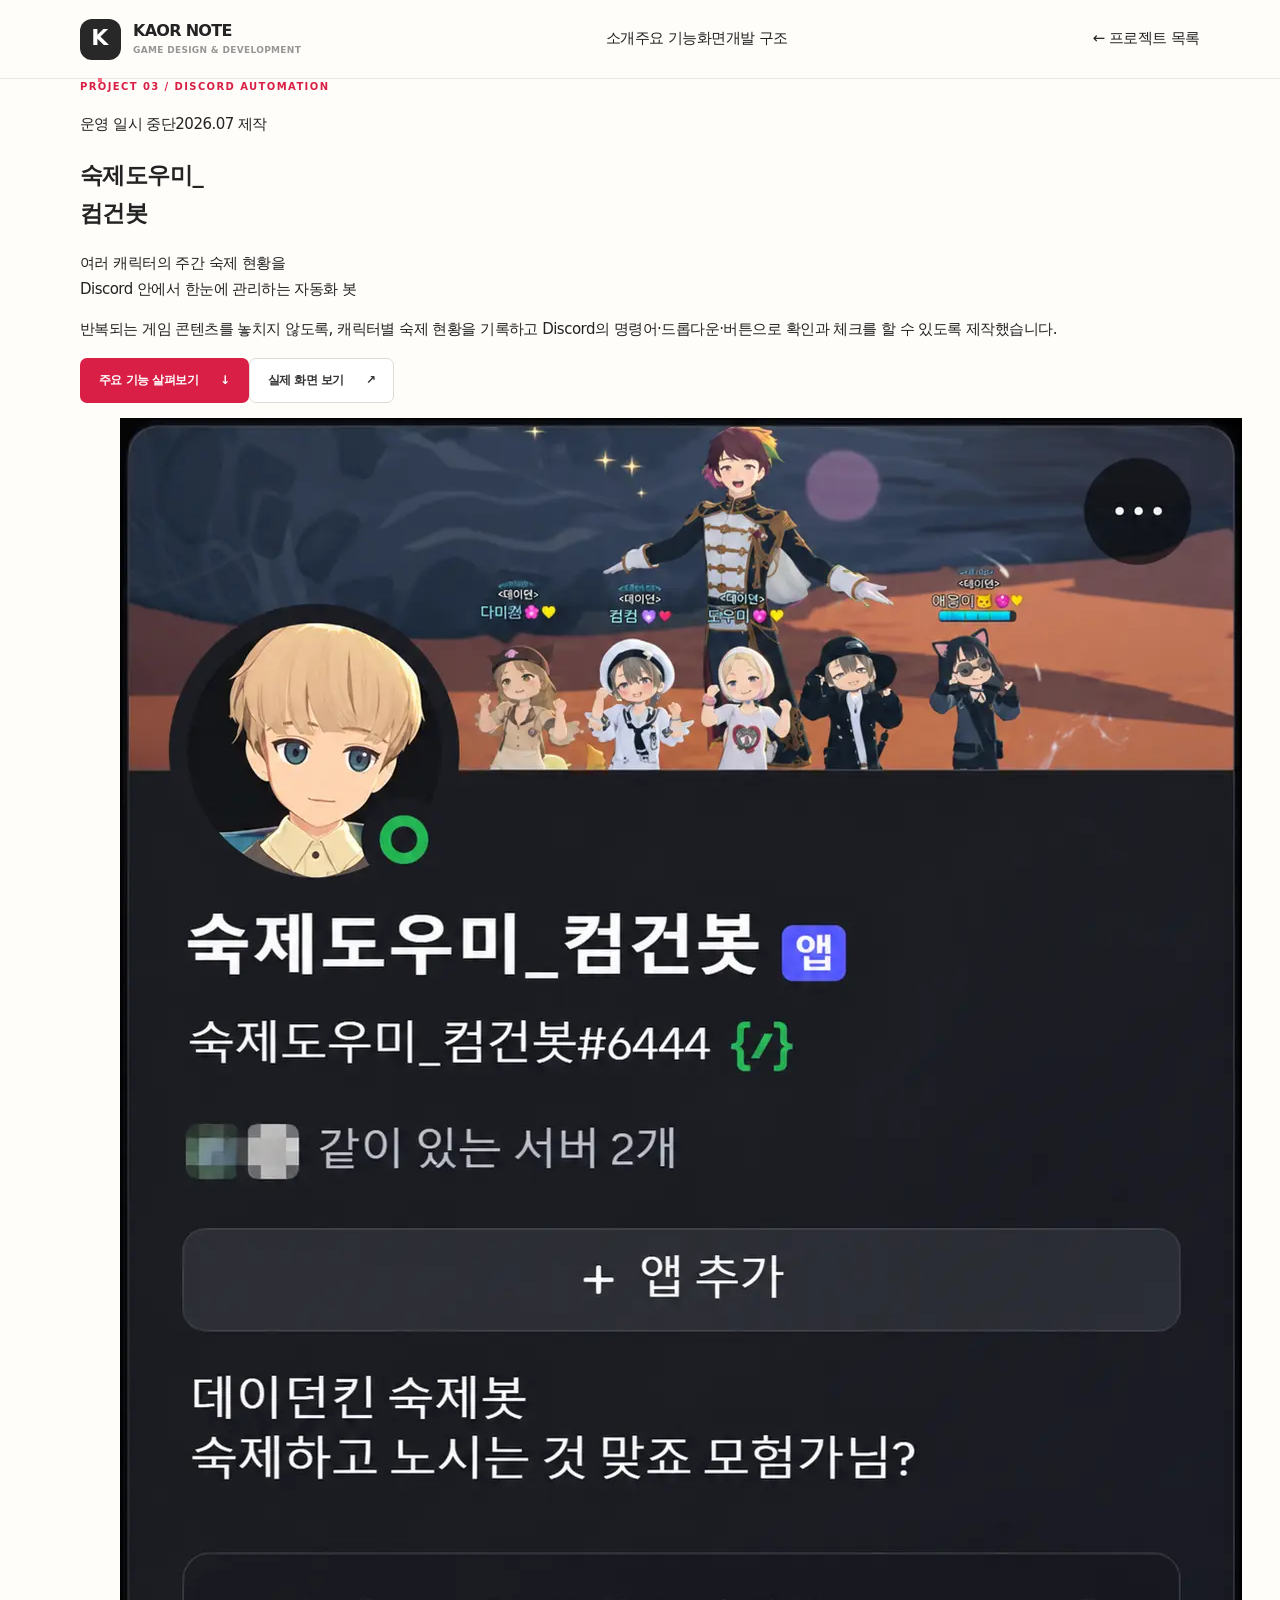
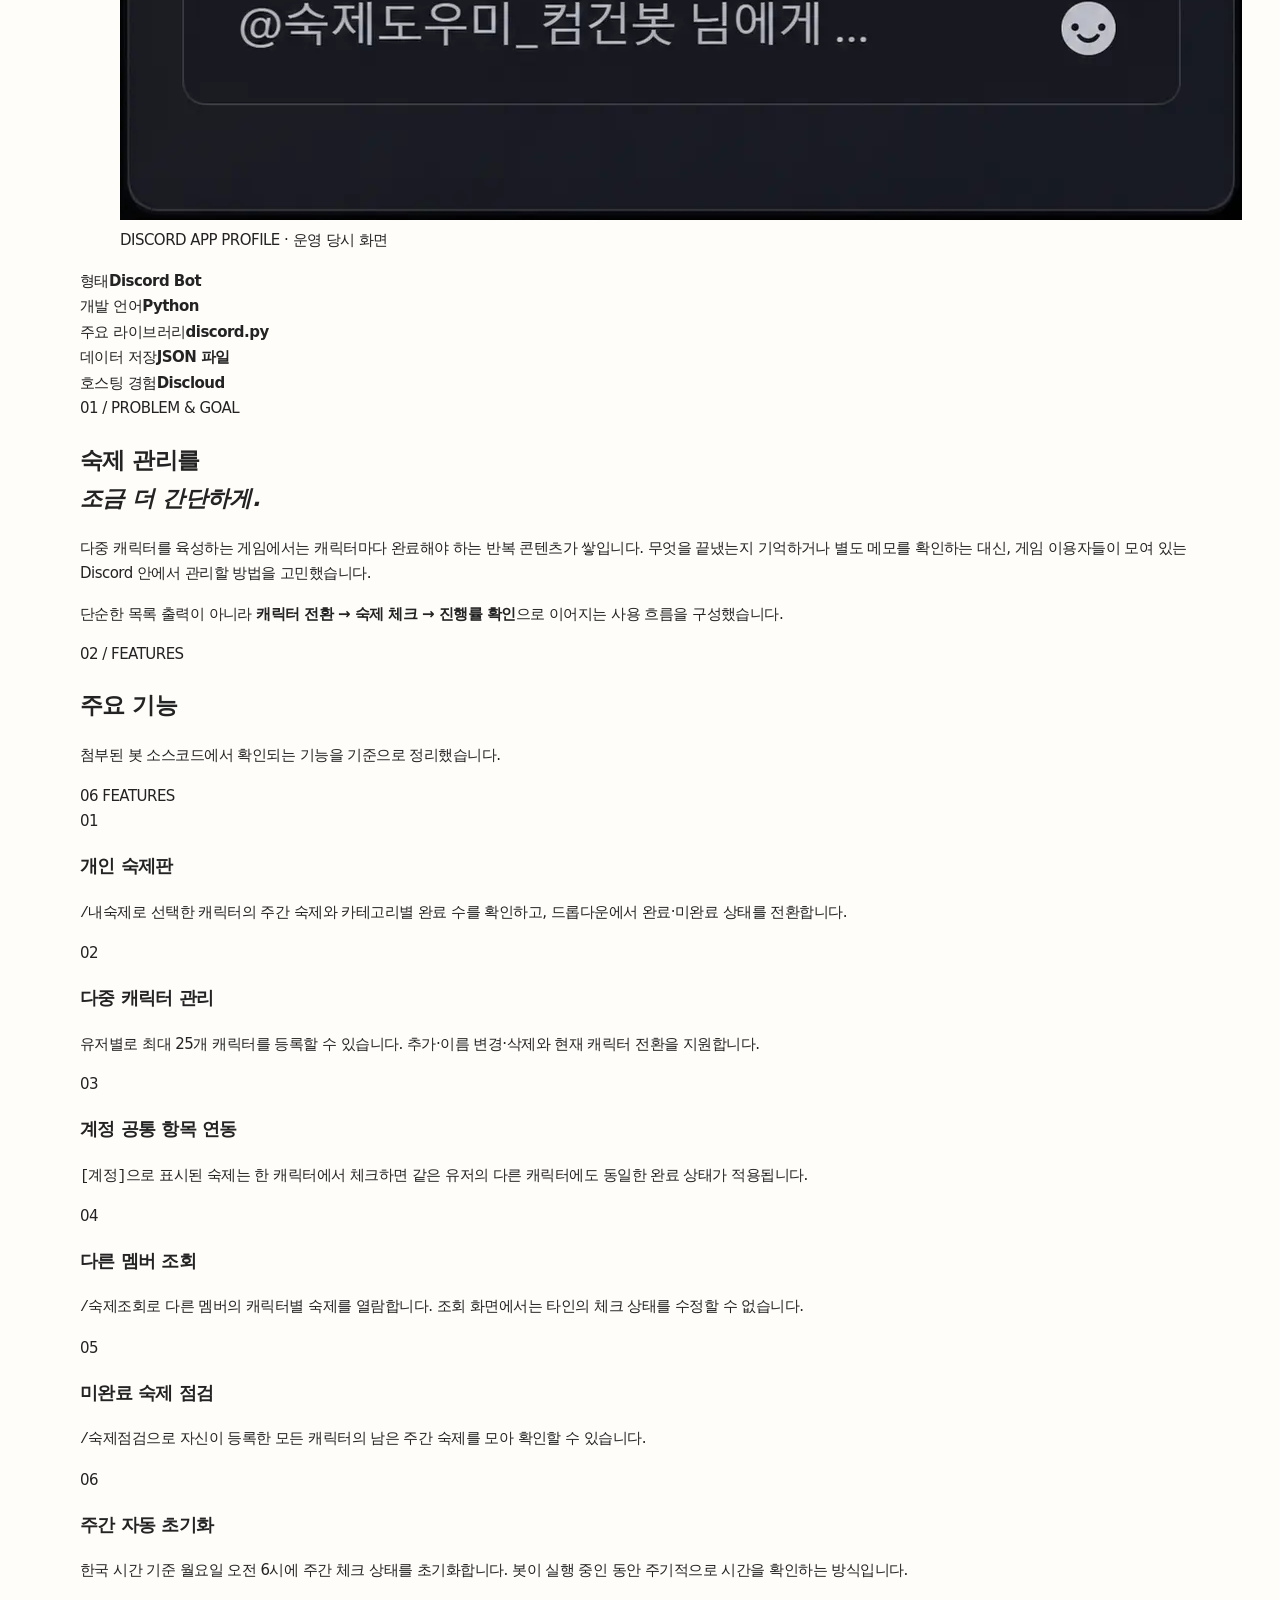
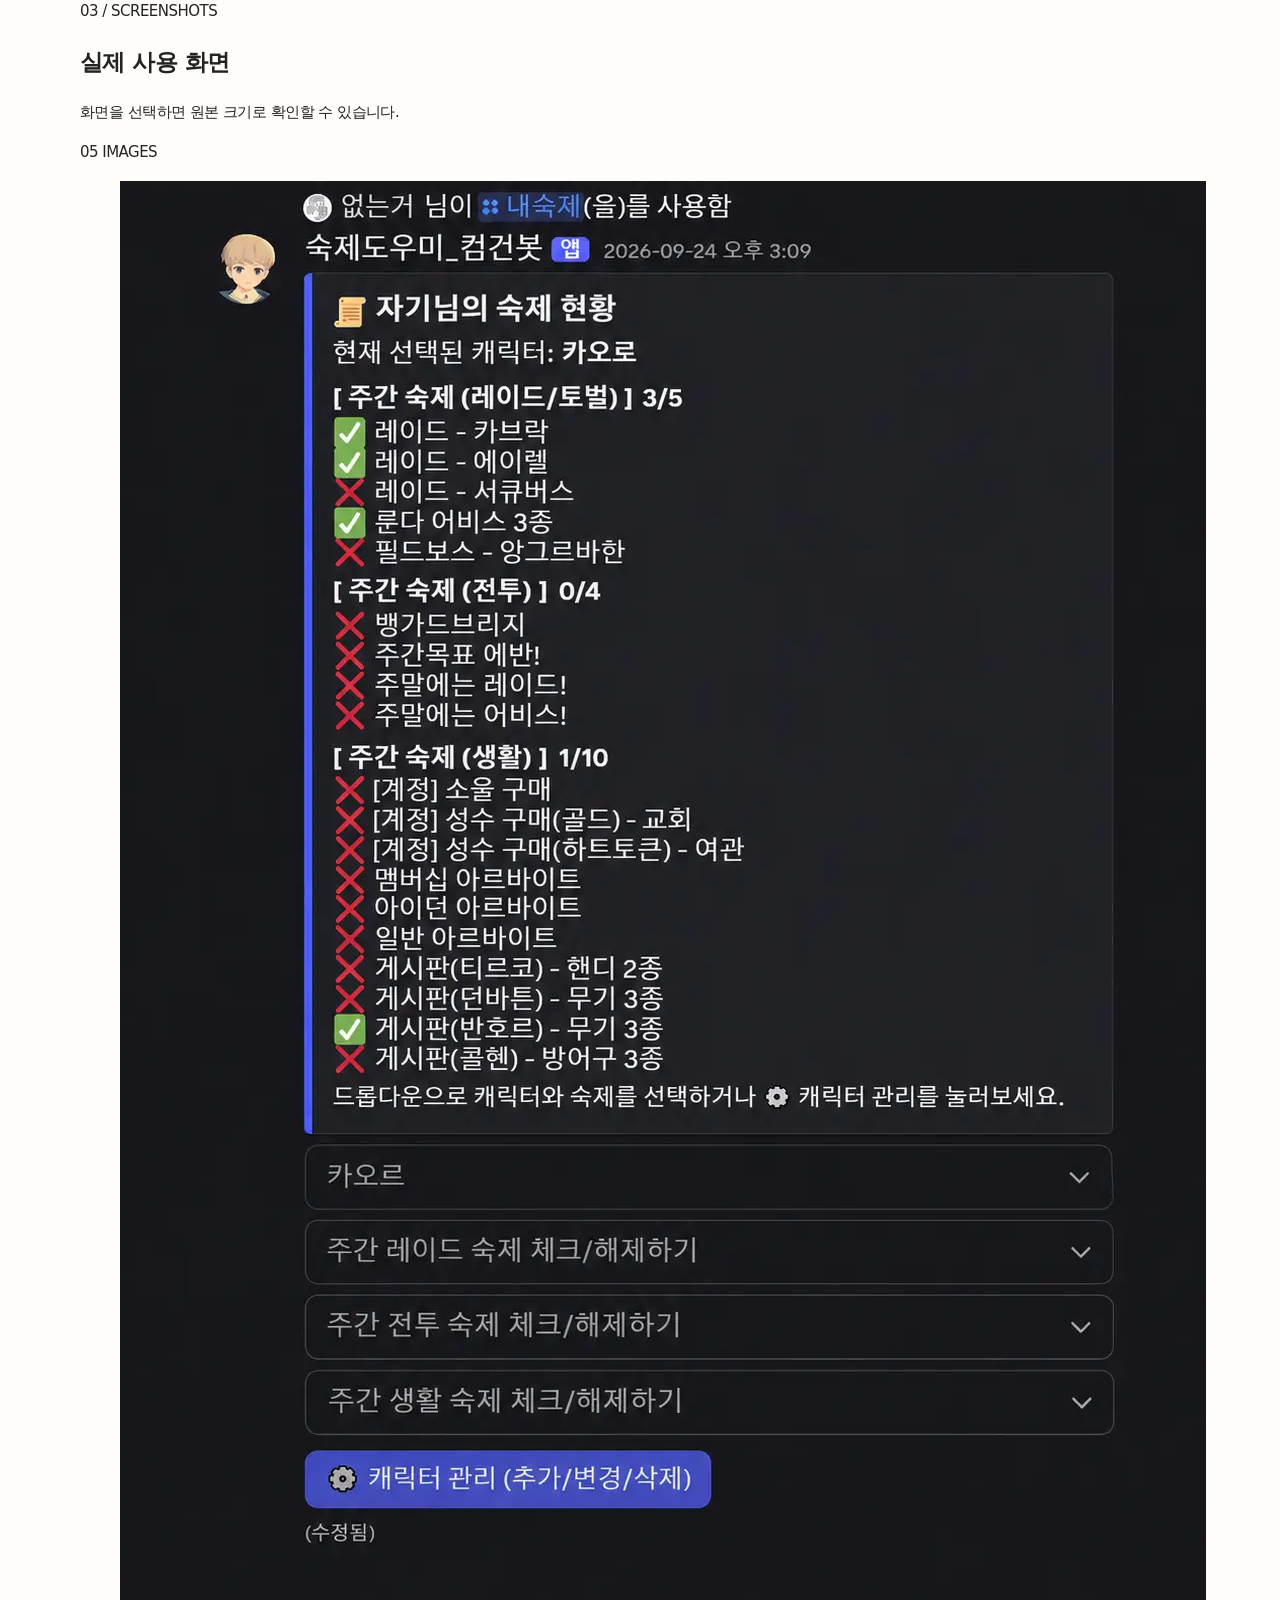
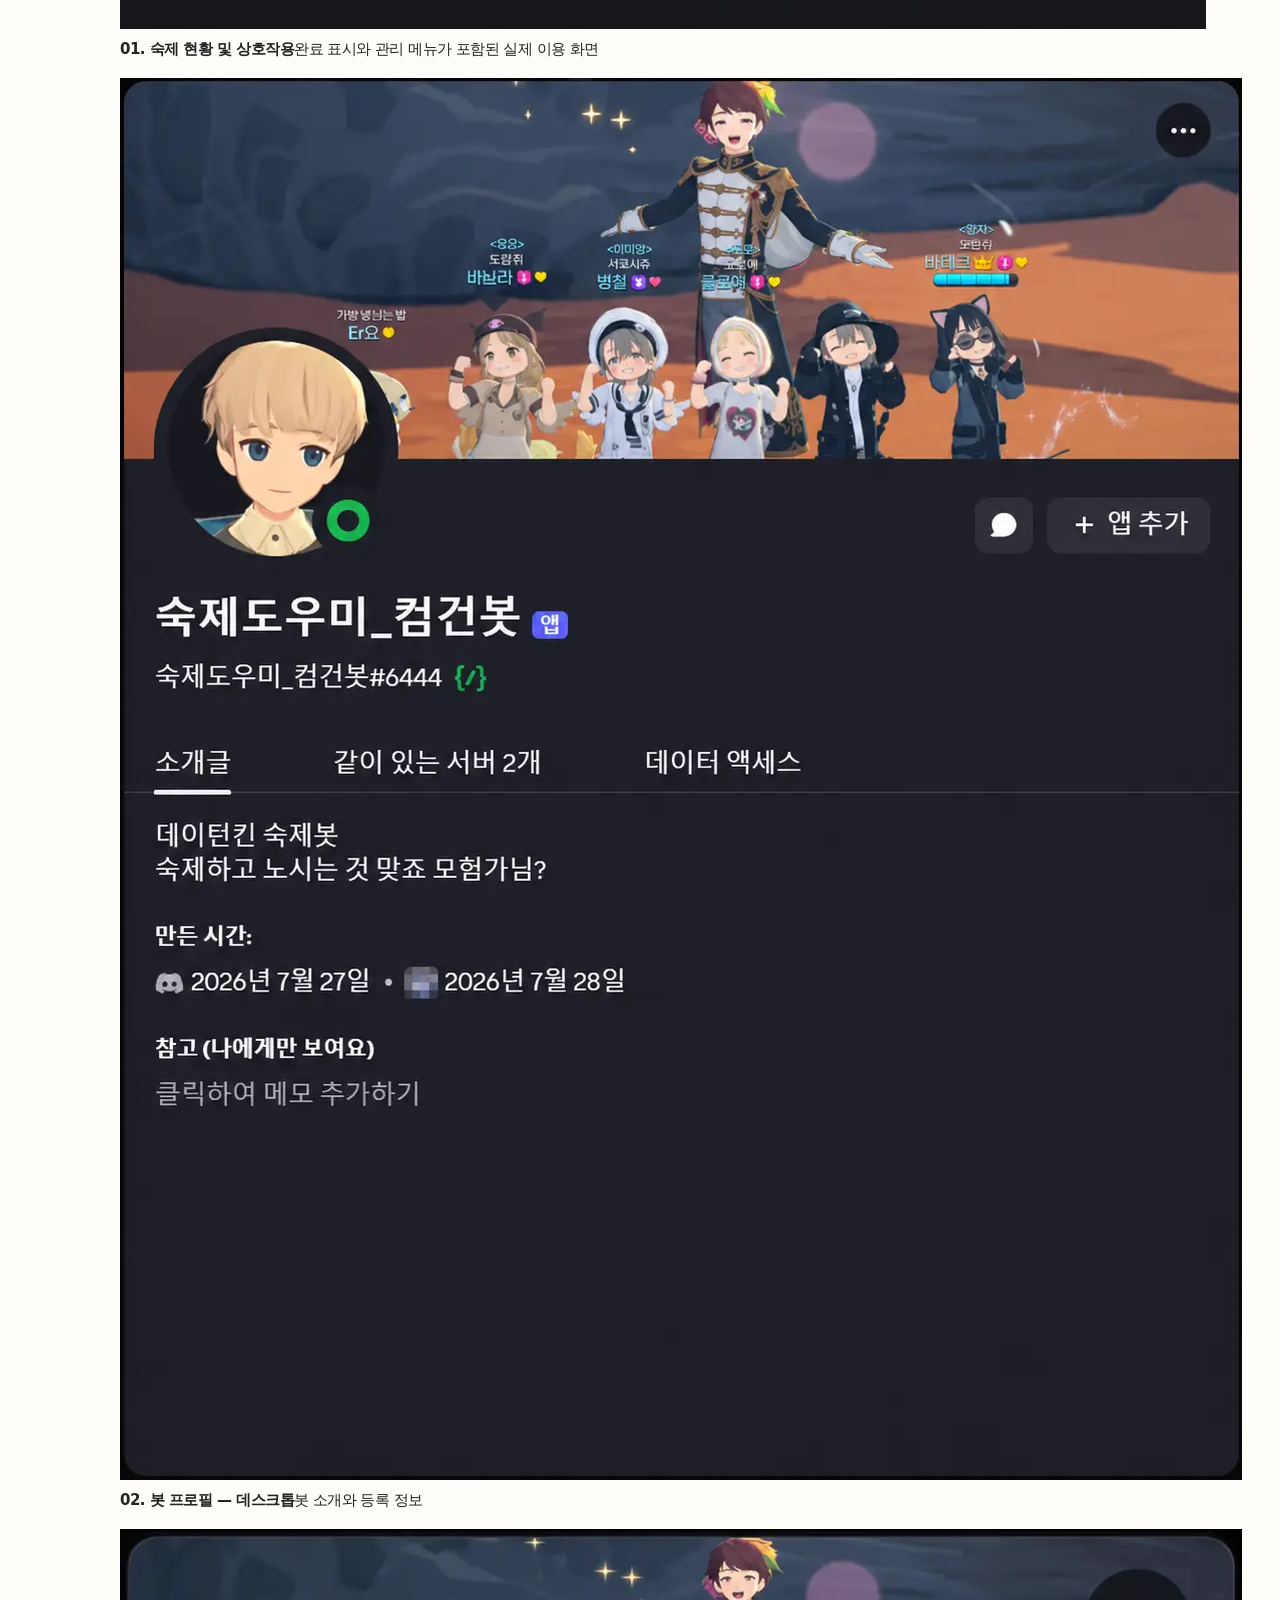
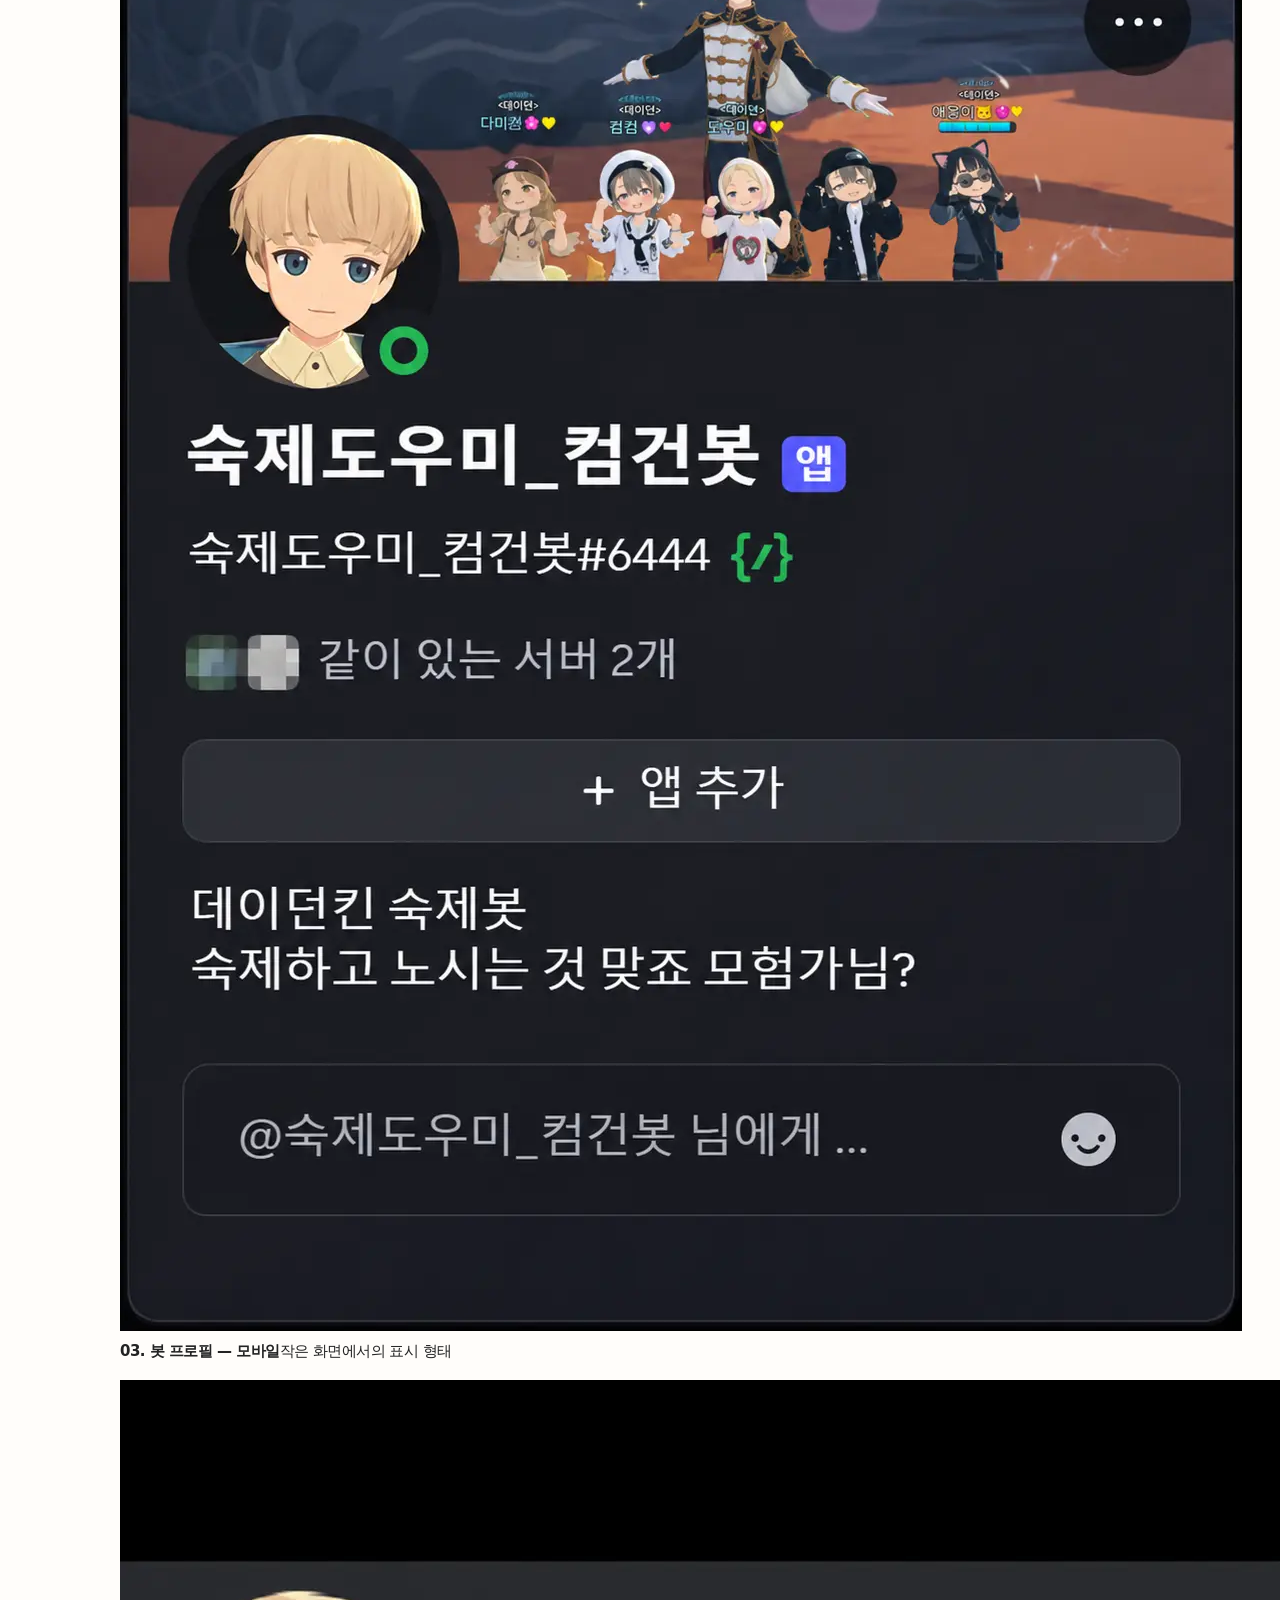
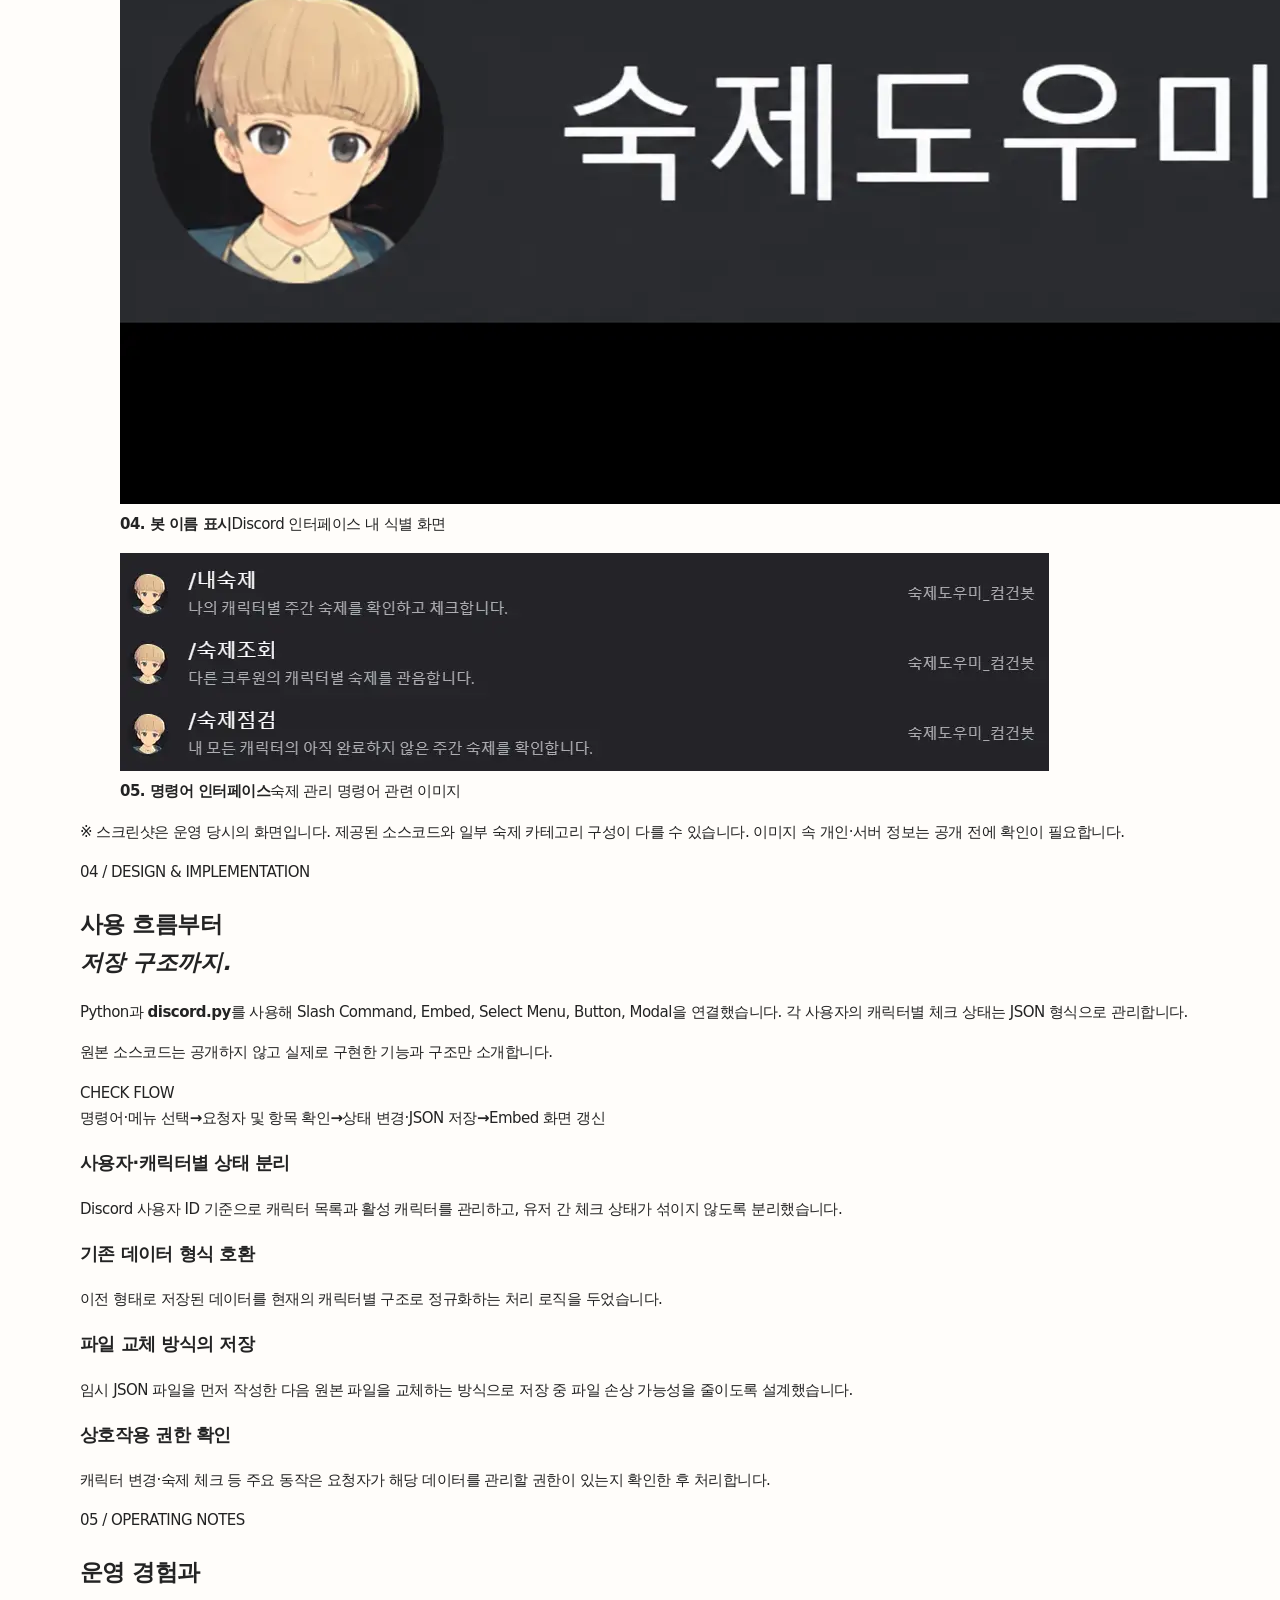
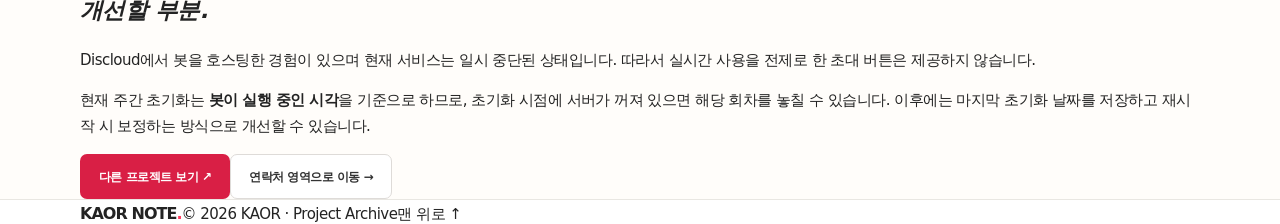
==== projects/discord-bot/index.html @ 42724d84 "Add Discord homework bot portfolio detail page" ====
<!doctype html>
<html lang="ko">
<head>
  <meta charset="UTF-8">
  <meta name="viewport" content="width=device-width, initial-scale=1">
  <meta name="theme-color" content="#fffdfa">
  <meta name="description" content="숙제도우미_컴건봇 — Discord 기반 다중 캐릭터 주간 숙제 관리 봇. 기획 의도, 구현 기능, 실제 운영 화면을 소개합니다.">
  <title>숙제도우미_컴건봇 | KAOR NOTE</title>
  <link rel="stylesheet" href="../../styles.css">
  <link rel="stylesheet" href="./bot.css">
</head>
<body>
  <a class="skip-link" href="#main">본문으로 바로가기</a>
  <header class="site-header">
    <div class="header-inner">
      <a class="brand" href="../../" aria-label="KAOR NOTE 홈"><span class="brand-mark">K<span class="brand-dot">.</span></span><span class="brand-type"><strong>KAOR NOTE</strong><small>GAME DESIGN & DEVELOPMENT</small></span></a>
      <nav class="project-nav" aria-label="프로젝트 메뉴"><a href="#overview">소개</a><a href="#features">주요 기능</a><a href="#gallery">화면</a><a href="#design">개발 구조</a></nav>
      <a class="back-link" href="../../#projects">← 프로젝트 목록</a>
    </div>
  </header>

  <main id="main">
    <section class="project-hero page-width" id="overview">
      <div class="project-hero-copy">
        <p class="eyebrow">PROJECT 03 / DISCORD AUTOMATION</p>
        <div class="status-line"><span class="status-pill"><span class="status-dot" aria-hidden="true"></span>운영 일시 중단</span><span class="project-year">2026.07 제작</span></div>
        <h1>숙제도우미_<br><span>컴건봇</span></h1>
        <p class="project-lead">여러 캐릭터의 주간 숙제 현황을<br class="wide-break"> Discord 안에서 한눈에 관리하는 자동화 봇</p>
        <p class="project-summary">반복되는 게임 콘텐츠를 놓치지 않도록, 캐릭터별 숙제 현황을 기록하고 Discord의 명령어·드롭다운·버튼으로 확인과 체크를 할 수 있도록 제작했습니다.</p>
        <div class="project-actions"><a class="btn btn-primary" href="#features">주요 기능 살펴보기 <span aria-hidden="true">↓</span></a><a class="btn btn-outline" href="#gallery">실제 화면 보기 <span aria-hidden="true">↗</span></a></div>
      </div>
      <figure class="hero-shot">
        <img src="../../assets/projects/discord-bot/Comganbot_profile2.webp" alt="Discord에서 표시되는 숙제도우미_컴건봇 프로필 화면" loading="eager">
        <figcaption>DISCORD APP PROFILE · 운영 당시 화면</figcaption>
      </figure>
    </section>

    <div class="page-width meta-strip" aria-label="프로젝트 개요">
      <div><span>형태</span><strong>Discord Bot</strong></div>
      <div><span>개발 언어</span><strong>Python</strong></div>
      <div><span>주요 라이브러리</span><strong>discord.py</strong></div>
      <div><span>데이터 저장</span><strong>JSON 파일</strong></div>
      <div><span>호스팅 경험</span><strong>Discloud</strong></div>
    </div>

    <section class="detail-section page-width" aria-labelledby="intent-title">
      <div class="section-marker"><span>01 / PROBLEM & GOAL</span></div>
      <div class="split-intro">
        <h2 id="intent-title">숙제 관리를<br><em>조금 더 간단하게.</em></h2>
        <div class="body-copy">
          <p>다중 캐릭터를 육성하는 게임에서는 캐릭터마다 완료해야 하는 반복 콘텐츠가 쌓입니다. 무엇을 끝냈는지 기억하거나 별도 메모를 확인하는 대신, 게임 이용자들이 모여 있는 Discord 안에서 관리할 방법을 고민했습니다.</p>
          <p>단순한 목록 출력이 아니라 <strong>캐릭터 전환 → 숙제 체크 → 진행률 확인</strong>으로 이어지는 사용 흐름을 구성했습니다.</p>
        </div>
      </div>
    </section>

    <section class="detail-section muted-section" id="features" aria-labelledby="features-title">
      <div class="page-width">
        <div class="section-marker"><span>02 / FEATURES</span></div>
        <div class="section-title-row"><div><h2 id="features-title">주요 기능</h2><p>첨부된 봇 소스코드에서 확인되는 기능을 기준으로 정리했습니다.</p></div><span class="small-counter">06 FEATURES</span></div>
        <div class="feature-grid">
          <article class="feature-card"><span class="feature-no">01</span><h3>개인 숙제판</h3><p><code>/내숙제</code>로 선택한 캐릭터의 주간 숙제와 카테고리별 완료 수를 확인하고, 드롭다운에서 완료·미완료 상태를 전환합니다.</p></article>
          <article class="feature-card"><span class="feature-no">02</span><h3>다중 캐릭터 관리</h3><p>유저별로 최대 25개 캐릭터를 등록할 수 있습니다. 추가·이름 변경·삭제와 현재 캐릭터 전환을 지원합니다.</p></article>
          <article class="feature-card"><span class="feature-no">03</span><h3>계정 공통 항목 연동</h3><p><code>[계정]</code>으로 표시된 숙제는 한 캐릭터에서 체크하면 같은 유저의 다른 캐릭터에도 동일한 완료 상태가 적용됩니다.</p></article>
          <article class="feature-card"><span class="feature-no">04</span><h3>다른 멤버 조회</h3><p><code>/숙제조회</code>로 다른 멤버의 캐릭터별 숙제를 열람합니다. 조회 화면에서는 타인의 체크 상태를 수정할 수 없습니다.</p></article>
          <article class="feature-card"><span class="feature-no">05</span><h3>미완료 숙제 점검</h3><p><code>/숙제점검</code>으로 자신이 등록한 모든 캐릭터의 남은 주간 숙제를 모아 확인할 수 있습니다.</p></article>
          <article class="feature-card"><span class="feature-no">06</span><h3>주간 자동 초기화</h3><p>한국 시간 기준 월요일 오전 6시에 주간 체크 상태를 초기화합니다. 봇이 실행 중인 동안 주기적으로 시간을 확인하는 방식입니다.</p></article>
        </div>
      </div>
    </section>

    <section class="detail-section page-width" id="gallery" aria-labelledby="gallery-title">
      <div class="section-marker"><span>03 / SCREENSHOTS</span></div>
      <div class="section-title-row"><div><h2 id="gallery-title">실제 사용 화면</h2><p>화면을 선택하면 원본 크기로 확인할 수 있습니다.</p></div><span class="small-counter">05 IMAGES</span></div>
      <div class="gallery-grid">
        <figure class="screen-card screen-main"><a href="../../assets/projects/discord-bot/Comganbot_contents.webp" target="_blank" rel="noopener noreferrer" aria-label="숙제 현황 전체 화면 확대"><div class="screen-photo"><img src="../../assets/projects/discord-bot/Comganbot_contents.webp" loading="lazy" alt="Discord 명령어 실행 후 나타나는 숙제 현황, 완료 표시, 캐릭터 선택과 관리 버튼"></div></a><figcaption><strong>01. 숙제 현황 및 상호작용</strong><span>완료 표시와 관리 메뉴가 포함된 실제 이용 화면</span></figcaption></figure>
        <figure class="screen-card"><a href="../../assets/projects/discord-bot/Comganbot_profile1.webp" target="_blank" rel="noopener noreferrer" aria-label="Discord 데스크톱 프로필 확대"><div class="screen-photo"><img src="../../assets/projects/discord-bot/Comganbot_profile1.webp" loading="lazy" alt="데스크톱에서 확인한 Discord 봇 프로필"></div></a><figcaption><strong>02. 봇 프로필 — 데스크톱</strong><span>봇 소개와 등록 정보</span></figcaption></figure>
        <figure class="screen-card"><a href="../../assets/projects/discord-bot/Comganbot_profile2.webp" target="_blank" rel="noopener noreferrer" aria-label="Discord 모바일 프로필 확대"><div class="screen-photo"><img src="../../assets/projects/discord-bot/Comganbot_profile2.webp" loading="lazy" alt="모바일 크기의 Discord 봇 프로필"></div></a><figcaption><strong>03. 봇 프로필 — 모바일</strong><span>작은 화면에서의 표시 형태</span></figcaption></figure>
        <figure class="screen-card"><a href="../../assets/projects/discord-bot/Comganbot_profile3.webp" target="_blank" rel="noopener noreferrer" aria-label="Discord 봇 이름 표시 확대"><div class="screen-photo screen-photo-short"><img src="../../assets/projects/discord-bot/Comganbot_profile3.webp" loading="lazy" alt="채팅 메시지에 표시되는 봇 아이콘과 이름"></div></a><figcaption><strong>04. 봇 이름 표시</strong><span>Discord 인터페이스 내 식별 화면</span></figcaption></figure>
        <figure class="screen-card"><a href="../../assets/projects/discord-bot/Comganbot_commands.webp" target="_blank" rel="noopener noreferrer" aria-label="명령어 화면 확대"><div class="screen-photo screen-photo-short"><img src="../../assets/projects/discord-bot/Comganbot_commands.webp" loading="lazy" alt="Discord 숙제 관련 명령어 표시 화면"></div></a><figcaption><strong>05. 명령어 인터페이스</strong><span>숙제 관리 명령어 관련 이미지</span></figcaption></figure>
      </div>
      <p class="image-note">※ 스크린샷은 운영 당시의 화면입니다. 제공된 소스코드와 일부 숙제 카테고리 구성이 다를 수 있습니다. 이미지 속 개인·서버 정보는 공개 전에 확인이 필요합니다.</p>
    </section>

    <section class="detail-section muted-section" id="design" aria-labelledby="design-title">
      <div class="page-width">
        <div class="section-marker"><span>04 / DESIGN & IMPLEMENTATION</span></div>
        <div class="split-intro">
          <h2 id="design-title">사용 흐름부터<br><em>저장 구조까지.</em></h2>
          <div class="body-copy"><p>Python과 <strong>discord.py</strong>를 사용해 Slash Command, Embed, Select Menu, Button, Modal을 연결했습니다. 각 사용자의 캐릭터별 체크 상태는 JSON 형식으로 관리합니다.</p><p>원본 소스코드는 공개하지 않고 실제로 구현한 기능과 구조만 소개합니다.</p></div>
        </div>
        <div class="process-box" aria-label="숙제 체크 처리 흐름">
          <span class="process-label">CHECK FLOW</span>
          <div class="process-steps"><span>명령어·메뉴 선택</span><b aria-hidden="true">→</b><span>요청자 및 항목 확인</span><b aria-hidden="true">→</b><span>상태 변경·JSON 저장</span><b aria-hidden="true">→</b><span>Embed 화면 갱신</span></div>
        </div>
        <div class="detail-points">
          <article><h3>사용자·캐릭터별 상태 분리</h3><p>Discord 사용자 ID 기준으로 캐릭터 목록과 활성 캐릭터를 관리하고, 유저 간 체크 상태가 섞이지 않도록 분리했습니다.</p></article>
          <article><h3>기존 데이터 형식 호환</h3><p>이전 형태로 저장된 데이터를 현재의 캐릭터별 구조로 정규화하는 처리 로직을 두었습니다.</p></article>
          <article><h3>파일 교체 방식의 저장</h3><p>임시 JSON 파일을 먼저 작성한 다음 원본 파일을 교체하는 방식으로 저장 중 파일 손상 가능성을 줄이도록 설계했습니다.</p></article>
          <article><h3>상호작용 권한 확인</h3><p>캐릭터 변경·숙제 체크 등 주요 동작은 요청자가 해당 데이터를 관리할 권한이 있는지 확인한 후 처리합니다.</p></article>
        </div>
      </div>
    </section>

    <section class="detail-section page-width" aria-labelledby="notes-title">
      <div class="section-marker"><span>05 / OPERATING NOTES</span></div>
      <div class="split-intro">
        <h2 id="notes-title">운영 경험과<br><em>개선할 부분.</em></h2>
        <div class="body-copy"><p>Discloud에서 봇을 호스팅한 경험이 있으며 현재 서비스는 일시 중단된 상태입니다. 따라서 실시간 사용을 전제로 한 초대 버튼은 제공하지 않습니다.</p><p>현재 주간 초기화는 <strong>봇이 실행 중인 시각</strong>을 기준으로 하므로, 초기화 시점에 서버가 꺼져 있으면 해당 회차를 놓칠 수 있습니다. 이후에는 마지막 초기화 날짜를 저장하고 재시작 시 보정하는 방식으로 개선할 수 있습니다.</p></div>
      </div>
      <div class="end-actions"><a class="btn btn-primary" href="../../#projects">다른 프로젝트 보기 ↗</a><a class="btn btn-outline" href="../../#contact">연락처 영역으로 이동 →</a></div>
    </section>
  </main>

  <footer class="site-footer">
    <div class="page-width project-footer"><a class="footer-brand" href="../../">KAOR NOTE<span>.</span></a><span>© 2026 KAOR · Project Archive</span><a href="#main">맨 위로 ↑</a></div>
  </footer>
</body>
</html>
---- styles.css ----
:root {
  --bg: #fffdfa;
  --paper: #fff;
  --ink: #232323;
  --muted: #727272;
  --soft: #969696;
  --line: #e9e7e2;
  --accent: #ff385c;
  --accent-deep: #d91f45;
  --tint: #f9f7f3;
  --max: 1120px;
  color-scheme: light;
}
*,*::before,*::after{box-sizing:border-box}
html{scroll-behavior:smooth;scroll-padding-top:85px}
body{margin:0;background:var(--bg);color:var(--ink);font-family:-apple-system,BlinkMacSystemFont,"Noto Sans KR","Apple SD Gothic Neo","Malgun Gothic",system-ui,sans-serif;font-size:15px;line-height:1.7;letter-spacing:-.035em;-webkit-font-smoothing:antialiased}
a{color:inherit;text-decoration:none}
button,input{font:inherit}
button{cursor:pointer}
button,a{-webkit-tap-highlight-color:transparent}
a:focus-visible,button:focus-visible,input:focus-visible{outline:3px solid #ff385c80;outline-offset:3px}
::selection{background:#ffe1e8;color:#48202b}
[hidden]{display:none!important}
.sr-only{position:absolute;overflow:hidden;clip:rect(0,0,0,0);width:1px;height:1px;white-space:nowrap}
.skip-link{position:absolute;z-index:3000;top:-60px;left:20px;padding:8px 13px;background:#232323;color:#fff}
.skip-link:focus{top:10px}
.page-width{width:min(var(--max),calc(100% - 64px));margin-left:auto;margin-right:auto}
.site-header{background:rgba(255,253,250,.97);border-bottom:1px solid var(--line);position:sticky;top:0;z-index:30;backdrop-filter:blur(10px)}
.header-inner{width:min(var(--max),calc(100% - 64px));height:78px;margin:auto;display:flex;justify-content:space-between;align-items:center;gap:30px}
.brand{display:flex;align-items:center;gap:12px;white-space:nowrap}
.brand-mark{background:#282828;color:#fff;width:41px;height:41px;border-radius:12px;display:grid;place-items:center;font-size:22px;font-weight:900;letter-spacing:-.12em;padding-right:4px}
.brand-mark .brand-dot{color:#ff667f}
.brand-type{display:flex;flex-direction:column;gap:0;line-height:1.25}
.brand-type strong{font-size:16px;font-weight:800;letter-spacing:-.045em}
.brand-type small{font-size:9px;letter-spacing:.035em;color:var(--soft);font-weight:650;margin-top:4px}
.desktop-nav{display:flex;align-items:center;gap:30px;margin-left:auto}
.desktop-nav a{font-size:13px;font-weight:650;transition:color .15s}
.desktop-nav a:hover{color:var(--accent-deep)}
.header-actions{display:flex;align-items:center;gap:14px}
.header-contact{font-size:12px;font-weight:750;border:1px solid var(--line);background:var(--paper);border-radius:22px;padding:8px 16px;transition:border-color .2s,color .2s}
.header-contact:hover{color:var(--accent-deep);border-color:var(--accent)}
.header-contact span{font-size:14px;margin-left:5px}
.menu-button{display:none;background:none;border:0;padding:12px;flex-direction:column;gap:5px}
.menu-button span{display:block;height:2px;width:21px;border-radius:5px;background:#292929}
.mobile-nav{position:absolute;top:78px;left:0;right:0;background:var(--paper);border-bottom:1px solid var(--line);padding:12px 32px 20px;box-shadow:0 13px 23px #2929290d}
.mobile-nav:not([hidden]){display:flex;flex-direction:column}
.mobile-nav a{padding:9px 0;border-bottom:1px solid #eee;font-weight:650}
.hero{min-height:530px;padding:84px 0 73px;display:grid;grid-template-columns:1fr .86fr;align-items:center;gap:63px}
.eyebrow{font-size:10px;font-weight:850;letter-spacing:.14em;color:var(--accent-deep);line-height:1.5;margin:0 0 18px}
.mini-flower{font-size:13px;color:#ee7c91;margin-left:7px}
.hero h1{font-size:clamp(38px,4vw,59px);line-height:1.28;letter-spacing:-.075em;font-weight:850;margin:0 0 21px}
.hero h1 .hero-accent{color:var(--accent-deep)}
.hero-lede{font-size:14px;line-height:1.95;color:#626262;margin:0;max-width:520px;word-break:keep-all}
.hero-buttons{display:flex;align-items:center;gap:18px;flex-wrap:wrap;margin-top:32px}
.btn{border-radius:7px;display:inline-flex;gap:22px;align-items:center;justify-content:center;min-height:45px;padding:10px 18px;font-size:12px;font-weight:780;transition:transform .18s,background .18s,border-color .18s,color .18s;border:1px solid transparent}
.btn:hover{transform:translateY(-2px)}
.btn-primary{color:#fff;background:var(--accent-deep)}.btn-primary:hover{background:#b91538}
.btn-text{padding-left:0;padding-right:0;color:#343434}.btn-text:hover{color:var(--accent-deep)}
.btn-outline{border:1px solid #dedbd8;background:#fff;color:#333}.btn-outline:hover{border-color:var(--accent-deep);color:var(--accent-deep)}
.hero-meta{display:flex;gap:13px;flex-wrap:wrap;margin-top:39px}
.hero-meta span{font-size:11px;color:#888;white-space:nowrap}
.hero-meta i{display:inline-block;width:5px;height:5px;border-radius:50%;background:#f18b9e;vertical-align:middle;margin-right:4px}
.hero-feature{background:#f6f1ec;border:1px solid #ede6e1;border-radius:15px;padding:18px 19px 15px;min-height:378px;box-shadow:0 18px 42px #4e2a2210;overflow:hidden}
.hero-feature-top{display:flex;justify-content:space-between;color:#947f74;font-size:9px;font-weight:800;letter-spacing:.11em}
.hero-feature-visual{height:228px;display:grid;place-items:center;padding:20px 25px 12px}
.sample-window{width:100%;max-width:335px;height:100%;border-radius:9px;background:#e1e6dd;box-shadow:0 13px 27px #413b3223;overflow:hidden;position:relative;border:1px solid #bfc9bc;transform:rotate(-2deg)}
.sample-window:before{content:"";position:absolute;inset:36px -25px -45px;background:radial-gradient(circle at 79% 80%,#afbcad 0 20%,transparent 21%),linear-gradient(155deg,#e1e8de,#c0cebd 63%,#c6c8b0);z-index:0}
.sample-window:after{content:"";position:absolute;right:-18px;bottom:20px;width:160px;height:160px;border:1px solid #9eaa95;border-radius:50%;box-shadow:0 0 0 16px #c2d0bd60,0 0 0 31px #b3c4ad42;z-index:0}
.sample-top{height:29px;border-bottom:1px solid #bec7b9;background:#edf0e9;display:flex;align-items:center;gap:5px;padding:0 10px;position:relative;z-index:1}
.sample-top b{width:6px;height:6px;border-radius:50%;background:#c7ada2}.sample-top b:nth-child(2){background:#d9c89f}.sample-top b:nth-child(3){background:#a8c4aa}
.sample-top span{margin-left:auto;font-size:7px;color:#71826e;letter-spacing:.08em;font-weight:800}
.sample-title{position:relative;z-index:1;color:#3c4c40;font-size:24px;line-height:1.06;font-weight:950;letter-spacing:-.05em;margin:22px 0 0 24px;font-family:Georgia,serif}
.sample-title span{color:#cc665f}
.sample-bottom{position:absolute;z-index:2;left:25px;bottom:17px;display:flex;align-items:center;gap:5px;font-size:10px;color:#4e6959;font-weight:800}
.sample-line{height:1px;width:29px;background:#839d87}
.sample-icons{position:absolute;right:16px;bottom:43px;display:flex;gap:5px;z-index:2;color:#708a74;font-size:31px;opacity:.85}
.hero-feature-copy{border-top:1px solid #e4dbd5;padding:14px 1px 0;display:flex;justify-content:space-between;align-items:flex-end;gap:15px}
.featured-pill{background:#fff4f3;color:#c65767;font-size:9px;font-weight:750;padding:3px 7px;border-radius:4px}
.hero-feature-copy h2{font-size:17px;letter-spacing:-.05em;margin:5px 0 0}
.hero-feature-copy p{font-size:11px;color:#867e79;margin:2px 0 0}
.hero-feature-copy>a{width:34px;height:34px;border:1px solid #d8ccc5;border-radius:50%;display:grid;place-items:center;font-weight:900;font-size:18px;flex:none}
.hero-feature-copy>a:hover{background:#e9dbd0}
.page-divider{display:flex;justify-content:space-between;border-top:1px solid var(--line);padding-top:15px;font-size:10px;font-weight:780;letter-spacing:.11em;color:#aaa}
.section{padding-top:86px;padding-bottom:90px}
.section-heading{display:flex;justify-content:space-between;align-items:flex-end;gap:35px;margin-bottom:31px}
.section-heading .eyebrow{margin-bottom:8px}
.section h2{font-size:31px;letter-spacing:-.075em;line-height:1.35;margin:0;font-weight:850}
.section-spark{color:var(--accent);font-size:20px;vertical-align:top;margin-left:5px}
.section-intro{color:#838383;font-size:13px;line-height:1.8;margin:7px 0 0}
.section-counter{color:#aaa;letter-spacing:.09em;font-size:10px;font-weight:800;white-space:nowrap}
.featured-grid{display:grid;grid-template-columns:repeat(3,minmax(0,1fr));gap:19px}
.featured-card{min-width:0;background:var(--paper);border:1px solid var(--line);border-radius:10px;overflow:hidden;transition:transform .2s,border-color .2s,box-shadow .2s}
.featured-card:hover{transform:translateY(-4px);border-color:#e2d8d7;box-shadow:0 13px 28px #2c232010}
.featured-visual{height:200px;position:relative;display:flex;align-items:center;justify-content:center;overflow:hidden}
.featured-family{background:linear-gradient(140deg,#e6e8de,#b3c5b5)}
.featured-hibicus{background:linear-gradient(135deg,#eee3e5,#d8bbb9)}
.featured-discord{background:linear-gradient(135deg,#e0e5ef,#b3bfd1)}
.featured-visual:before{content:"";position:absolute;inset:-70px -90px auto auto;width:260px;height:260px;border:1px solid #fff8;border-radius:50%;box-shadow:0 0 0 33px #fff2,0 0 0 70px #fff2}
.featured-visual:after{content:"";position:absolute;width:105%;height:75px;bottom:-41px;background:#ffffff22;transform:rotate(-8deg)}
.visual-kicker{position:absolute;left:17px;top:16px;color:#4f585391;font-size:9px;font-weight:850;letter-spacing:.09em}
.featured-emblem{font-size:53px;letter-spacing:-.11em;line-height:1;color:#50635699;font-weight:950;font-family:Georgia,serif;z-index:1}
.featured-hibicus .featured-emblem{color:#8a666a9e}.featured-discord .featured-emblem{color:#5365809e}
.visual-grid{position:absolute;inset:0;opacity:.08;background-size:29px 29px;background-image:linear-gradient(#fff 1px,transparent 1px),linear-gradient(90deg,#fff 1px,transparent 1px)}
.featured-no{position:absolute;bottom:14px;right:17px;font-size:10px;color:#5e5e5e88;font-weight:850}
.featured-content{padding:20px 20px 18px}
.featured-subtitle{font-size:10px;color:var(--accent-deep);font-weight:750;margin:0 0 5px}
.featured-content h3{font-size:19px;letter-spacing:-.055em;line-height:1.35;margin:0 0 9px}
.featured-description{font-size:12px;color:#777;line-height:1.8;margin:0 0 16px;min-height:65px;word-break:keep-all}
.tag-row,.dialog-tags{display:flex;flex-wrap:wrap;gap:5px}
.tag{font-size:9px;font-weight:750;color:#777;border:1px solid #eeeae7;border-radius:5px;padding:3px 7px;background:#fdfbf9;letter-spacing:0}
.featured-foot{margin-top:21px;border-top:1px solid #f1efed;padding-top:13px;min-height:37px;font-size:11px}
.featured-link{font-weight:800;color:var(--accent-deep)}.featured-link:hover{text-decoration:underline}
.featured-muted{color:#a1a1a1}
.section-tinted{background:var(--tint);border-top:1px solid #f0ece6;border-bottom:1px solid #f0ece6}
.archive-toolbar{display:flex;justify-content:space-between;align-items:center;gap:18px;margin-bottom:23px}
.filter-group{display:flex;flex-wrap:wrap;gap:7px}
.filter{padding:8px 14px;font-size:12px;background:#fff;border:1px solid #e9e6e2;border-radius:6px;color:#7b7b7b;font-weight:720;transition:background .2s,color .2s,border-color .2s}
.filter:hover{border-color:#d4c7c4}
.filter.active{color:#fff;background:#2c2c2c;border-color:#2c2c2c}
.search-wrap{width:235px;max-width:100%;height:40px;border:1px solid #e9e6e2;border-radius:6px;background:#fff;display:flex;align-items:center;gap:7px;padding:0 12px;transition:border-color .2s}
.search-wrap:focus-within{border-color:#f8a5b4}
.search-wrap span:first-child{font-size:22px;color:#999;line-height:1}
.search-wrap input{width:100%;min-width:0;border:0;outline:0;background:transparent;color:#333;font-size:12px}
.search-wrap input::placeholder{color:#aaa}
.chatbot-grid{display:grid;grid-template-columns:repeat(3,minmax(0,1fr));gap:21px 17px}
.chatbot-card{background:#fff;border:1px solid #ece8e3;border-radius:9px;text-align:left;padding:0;overflow:hidden;color:#262626;transition:transform .2s,box-shadow .2s,border-color .2s;min-width:0}
.chatbot-card:hover{transform:translateY(-4px);box-shadow:0 14px 27px #24191412;border-color:#ead7d2}
.chatbot-art{position:relative;height:217px;overflow:hidden;display:flex;justify-content:center;align-items:center}
.tone-rose{background:linear-gradient(145deg,#eee0e2,#c5b4c2)}
.tone-gold{background:linear-gradient(145deg,#f1e6d5,#cdb48d)}
.tone-blue{background:linear-gradient(145deg,#e6e9f3,#bbc9da)}
.tone-ice{background:linear-gradient(145deg,#e4f2f4,#b6d3d7)}
.tone-violet{background:linear-gradient(145deg,#eeeaf3,#c8c1e0)}
.tone-teal{background:linear-gradient(145deg,#e1eeea,#abc8c0)}
.chatbot-art:before{content:"";position:absolute;inset:18px;border:1px solid #fff9;border-radius:80px 80px 4px 4px;opacity:.7}
.chatbot-art:after{content:"";position:absolute;width:190px;height:190px;border:1px solid #fff8;border-radius:50%;box-shadow:0 0 0 22px #ffffff1b,0 0 0 46px #ffffff1b;top:-85px;right:-40px}
.chatbot-art img{position:absolute;inset:0;height:100%;width:100%;object-fit:cover;z-index:2}
.bot-emblem{position:relative;z-index:1;font-family:Georgia,serif;font-size:78px;line-height:1;color:#746c719a;font-weight:700;text-shadow:0 2px 0 #fff5}
.bot-genre{position:absolute;z-index:3;bottom:13px;left:14px;color:#59585a;font-size:9px;font-weight:800;letter-spacing:.04em;border-radius:4px;background:#ffffffbd;padding:3px 6px}
.chatbot-content{padding:16px 17px 13px}
.chatbot-topline{display:flex;justify-content:space-between;align-items:center;gap:8px;margin-bottom:5px}
.bot-type{color:var(--accent-deep);font-weight:750;font-size:10px}
.bot-stat{font-size:10px;color:#a3a3a3;white-space:nowrap}
.chatbot-content h3{margin:0;font-size:18px;letter-spacing:-.06em;line-height:1.35;font-weight:850}
.chatbot-content>p{font-size:11px;line-height:1.7;color:#898989;margin:5px 0 15px;min-height:19px}
.bot-bottom{border-top:1px solid #f0eeec;padding-top:11px;display:flex;justify-content:space-between;color:#777;font-size:11px}
.bot-bottom span:last-child{font-size:16px;color:var(--accent-deep);font-weight:850}
.archive-note{font-size:11px;line-height:1.8;color:#969696;margin:20px 0 0}
.empty-state{grid-column:1/-1;text-align:center;background:#fff;border:1px dashed #ddd;border-radius:8px;padding:50px;color:#777}
.design-grid{display:grid;grid-template-columns:repeat(3,minmax(0,1fr));gap:18px}
.design-card{border:1px solid var(--line);border-radius:10px;background:#fff;padding:22px 23px 25px;min-height:244px;display:flex;flex-direction:column}
.design-index{font-size:11px;color:var(--accent-deep);font-weight:850;display:flex;gap:12px;align-items:center}
.design-index span{font-size:9px;color:#aaa;letter-spacing:.08em}
.design-symbol{color:#f0afb9;font-size:29px;margin:10px 0 9px;line-height:1}
.design-card h3{font-size:18px;letter-spacing:-.05em;margin:0 0 8px}
.design-card>p{font-size:12px;line-height:1.75;color:#848484;margin:0 0 19px;word-break:keep-all}
.soon-pill,.inline-link{margin-top:auto;font-size:11px;font-weight:750;color:#aaa}
.inline-link{color:var(--accent-deep)}.inline-link:hover{text-decoration:underline}
.about-section{padding:75px 0;background:#f3f0ec}
.about-inner{display:grid;grid-template-columns:1fr 1fr;align-items:center;gap:70px}
.about-heading h2{font-size:36px;line-height:1.35;letter-spacing:-.07em;margin:0;font-weight:850}
.about-heading h2 span{color:var(--accent-deep)}
.about-content>p{color:#676767;line-height:1.95;font-size:13px;margin:0 0 21px;word-break:keep-all}
.skills{display:flex;gap:7px;flex-wrap:wrap}
.skills span{border:1px solid #e3dad3;background:#fffaf8;color:#78706a;padding:5px 10px;font-size:10px;border-radius:20px;font-weight:650}
.contact-section{padding-top:74px;padding-bottom:77px;display:flex;align-items:center;justify-content:space-between;gap:25px}
.contact-section h2{font-size:28px;line-height:1.45;letter-spacing:-.06em;margin:0}
.contact-section h2 span{color:var(--accent)}
.contact-section p:not(.eyebrow){font-size:12px;color:#999;margin:14px 0 0}
.contact-symbol{color:#f0b2be;font-size:70px;line-height:1}
.site-footer{border-top:1px solid var(--line);background:#fff}
.footer-inner{min-height:81px;display:flex;align-items:center;justify-content:space-between;gap:20px}
.footer-brand{font-weight:850;font-size:16px;letter-spacing:-.06em}.footer-brand span{color:var(--accent)}
.footer-inner>span{font-size:10px;letter-spacing:.025em;color:#aaa}
.footer-inner>a:last-child{font-size:11px;color:#888;font-weight:750}.footer-inner>a:last-child:hover{color:var(--accent-deep)}
.detail-dialog{position:fixed;inset:0;max-width:min(810px,calc(100vw - 30px));max-height:calc(100vh - 36px);padding:0;border:1px solid #eee4e0;border-radius:13px;background:#fff;box-shadow:0 20px 70px #28201c38;color:#242424;overflow:auto}
.detail-dialog::backdrop{background:#1917159e;backdrop-filter:blur(3px)}
.dialog-layout{display:grid;grid-template-columns:35% 65%}
.dialog-banner{position:relative;min-height:470px;display:grid;place-items:center;overflow:hidden}
.dialog-banner:before{content:"";position:absolute;border:1px solid #fff9;width:220px;height:310px;border-radius:110px 110px 0 0;box-shadow:0 0 0 26px #ffffff2e}
.dialog-image{position:absolute;inset:0;height:100%;width:100%;object-fit:cover;z-index:1}
.dialog-banner-label{position:absolute;top:19px;left:18px;z-index:2;font-size:9px;font-weight:850;letter-spacing:.06em;color:#575458;background:#ffffffbd;border-radius:4px;padding:5px 7px}
.dialog-emblem{font-family:Georgia,serif;font-size:110px;color:#514a507c;font-weight:700;position:relative;z-index:1}
.dialog-body{padding:46px 30px 27px;position:relative}
.dialog-close{position:absolute;top:12px;right:15px;border:1px solid #f1e9e4;background:#fff;color:#777;border-radius:50%;width:32px;height:32px;font-size:22px;line-height:1}
.dialog-close:hover{background:#fff2f4}
.dialog-body h2{font-size:29px;letter-spacing:-.07em;line-height:1.3;margin:0 0 10px}
.dialog-description{color:#777;font-size:12px;line-height:1.8;margin:0 0 14px}
.dialog-tags{margin-bottom:22px}
.scene-box{padding:17px;background:#faf8f5;border:1px solid #efe9e5;border-radius:7px}
.scene-label{font-size:10px;font-weight:850;color:var(--accent-deep);letter-spacing:.025em;margin:0 0 10px}
.scene-box p:last-child{white-space:pre-wrap;color:#555;font-size:12px;line-height:1.9;margin:0}
.scene-box p.is-placeholder{color:#999}
.dialog-actions{display:flex;gap:8px;flex-wrap:wrap;margin-top:21px}
.dialog-actions .btn{font-size:11px;gap:7px;min-height:42px;padding:8px 12px}
.disabled{pointer-events:none;opacity:.55}
.dialog-footnote{color:#999;font-size:10px;margin:12px 0 0}
@media(max-width:1080px){.hero{gap:30px;grid-template-columns:1fr .81fr}.hero-meta{margin-top:27px}.featured-grid{gap:12px}.chatbot-grid{gap:13px}.hero h1{font-size:47px}}
@media(max-width:810px){.desktop-nav{gap:14px}.header-inner{gap:15px}.hero{grid-template-columns:1fr .83fr;gap:25px;padding-top:60px;padding-bottom:60px}.hero h1{font-size:38px}.hero-lede{font-size:12px}.hero-meta{gap:6px 12px}.hero-feature{min-height:325px}.hero-feature-visual{height:190px;padding:18px 8px 8px}.sample-window{max-width:300px}.featured-grid{grid-template-columns:repeat(2,minmax(0,1fr))}.featured-card:last-child{grid-column:auto}.chatbot-grid{grid-template-columns:repeat(2,minmax(0,1fr))}.design-grid{gap:10px}.design-card{padding:17px}.about-inner{gap:25px}}
@media(max-width:650px){html{scroll-padding-top:70px}.page-width,.header-inner{width:calc(100% - 36px)}.site-header .header-inner{height:67px}.desktop-nav,.header-contact{display:none}.menu-button{display:flex}.mobile-nav{top:67px}.brand-mark{width:36px;height:36px;font-size:19px}.brand-type strong{font-size:14px}.brand-type small{font-size:8px}.hero{display:flex;flex-direction:column;align-items:stretch;gap:26px;padding-top:52px;padding-bottom:43px}.hero h1{font-size:clamp(35px,9vw,49px)}.hero-lede{font-size:13px}.desktop-only{display:none}.hero-buttons{gap:13px;margin-top:26px}.hero-meta{margin-top:22px}.hero-feature{width:100%;max-width:480px;align-self:center;min-height:330px}.hero-feature-visual{height:185px}.hero-feature-copy{padding-top:11px}.page-divider{font-size:9px}.page-divider span:last-child{display:none}.section{padding-top:65px;padding-bottom:68px}.section-heading{align-items:flex-start;flex-direction:column;gap:8px;margin-bottom:22px}.section h2{font-size:27px}.section-counter{font-size:9px}.section-intro{font-size:12px}.featured-grid{grid-template-columns:1fr;gap:13px}.featured-visual{height:200px}.featured-content{padding:17px}.featured-description{min-height:0}.featured-foot{margin-top:15px}.archive-toolbar{flex-direction:column;align-items:stretch;gap:11px}.filter{font-size:11px;padding:8px 10px;flex:1}.filter-group{gap:5px}.search-wrap{width:100%}.chatbot-grid{grid-template-columns:repeat(2,minmax(0,1fr));gap:11px}.chatbot-art{height:180px}.chatbot-content{padding:12px 12px 11px}.chatbot-content h3{font-size:15px}.chatbot-content>p{font-size:10px;min-height:30px}.bot-type,.bot-stat{font-size:9px}.bot-bottom{font-size:10px}.design-grid{grid-template-columns:1fr;gap:11px}.design-card{padding:20px 21px;min-height:202px}.about-section{padding:56px 0}.about-inner{grid-template-columns:1fr;gap:19px}.about-heading h2{font-size:30px}.about-content>p{font-size:12px}.contact-section{padding-top:58px;padding-bottom:55px}.contact-section h2{font-size:25px}.contact-symbol{font-size:45px}.footer-inner{padding-top:20px;padding-bottom:20px;flex-wrap:wrap;min-height:90px}.footer-inner>span{order:3;width:100%}.dialog-layout{grid-template-columns:1fr}.dialog-banner{min-height:178px;max-height:210px}.dialog-banner:before{height:155px;width:155px}.dialog-emblem{font-size:86px}.dialog-body{padding:28px 19px 20px}.dialog-body h2{font-size:26px}}
@media(max-width:390px){.chatbot-grid{grid-template-columns:1fr}.chatbot-art{height:205px}.chatbot-content>p{min-height:0}.brand-type small{max-width:145px}.hero-meta span{font-size:10px}}
@media(prefers-reduced-motion:reduce){html{scroll-behavior:auto}*,*::before,*::after{animation-duration:.01ms!important;transition-duration:.01ms!important}}
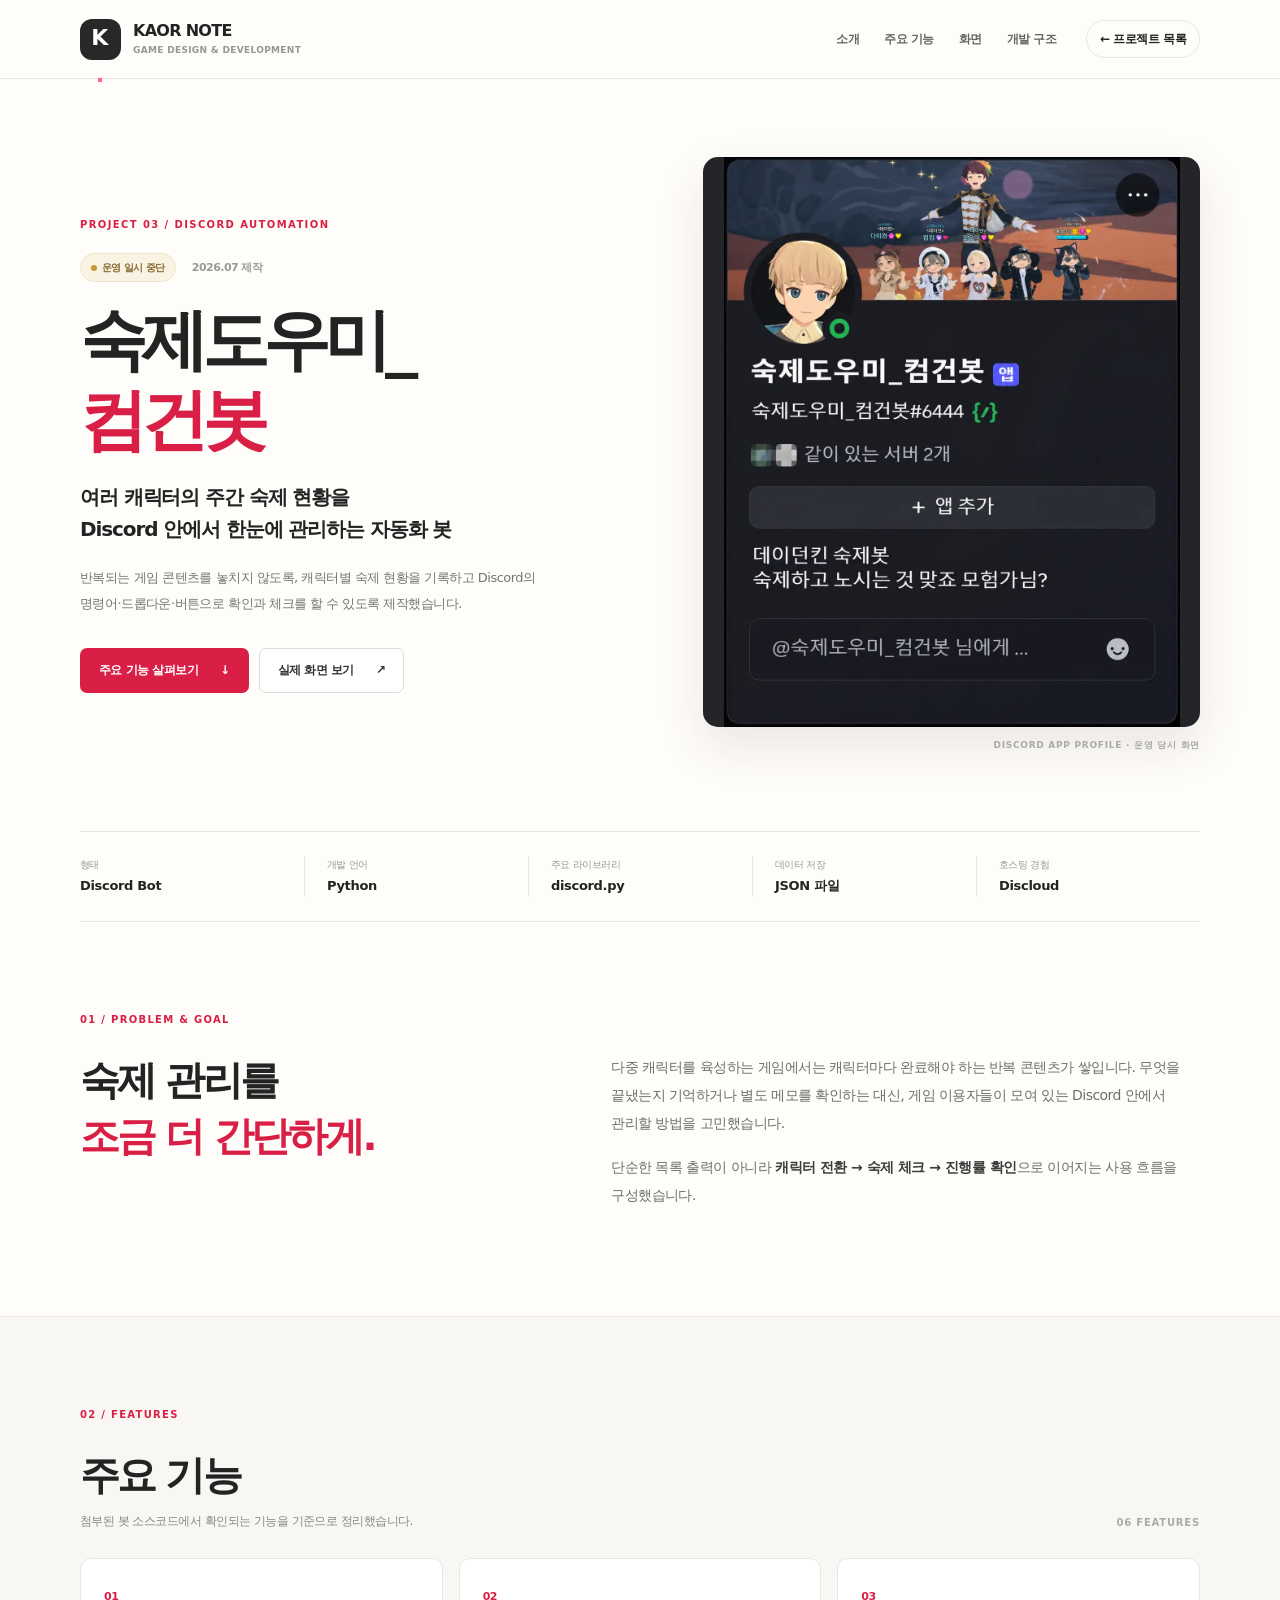
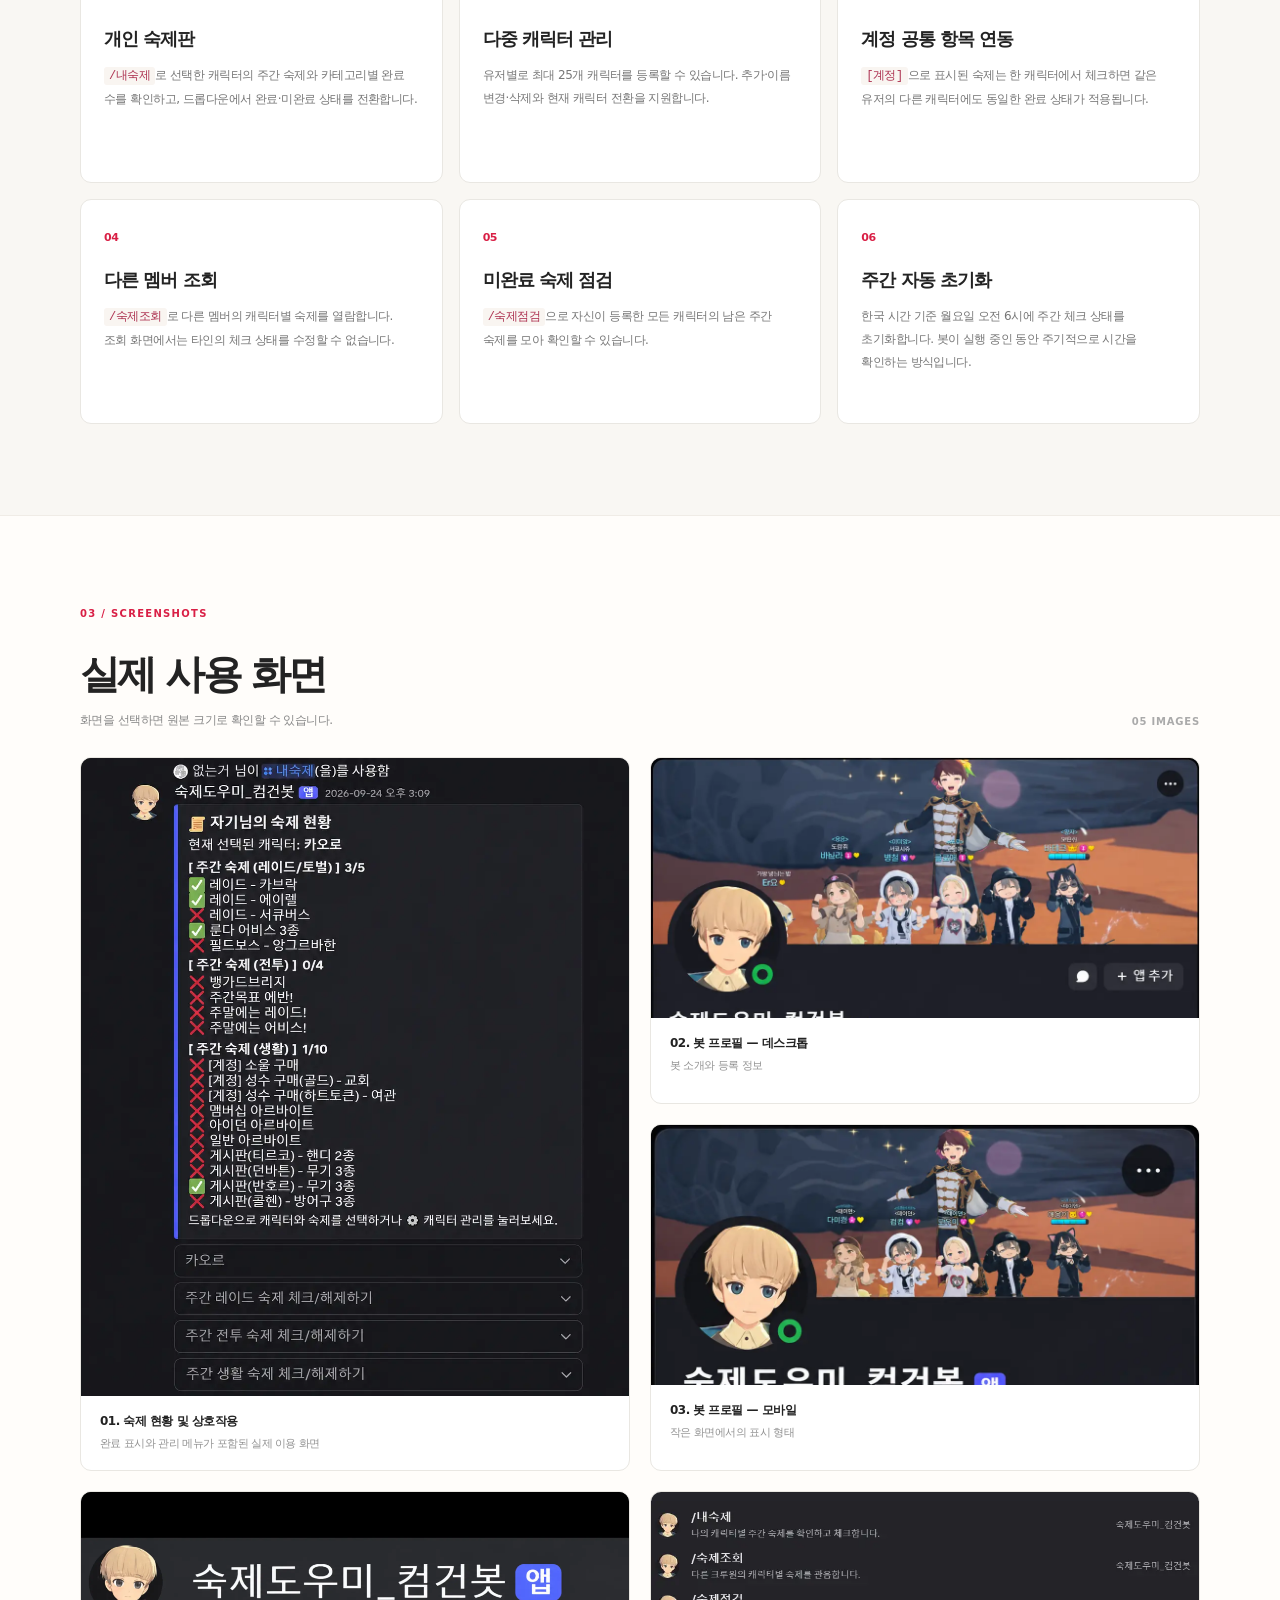
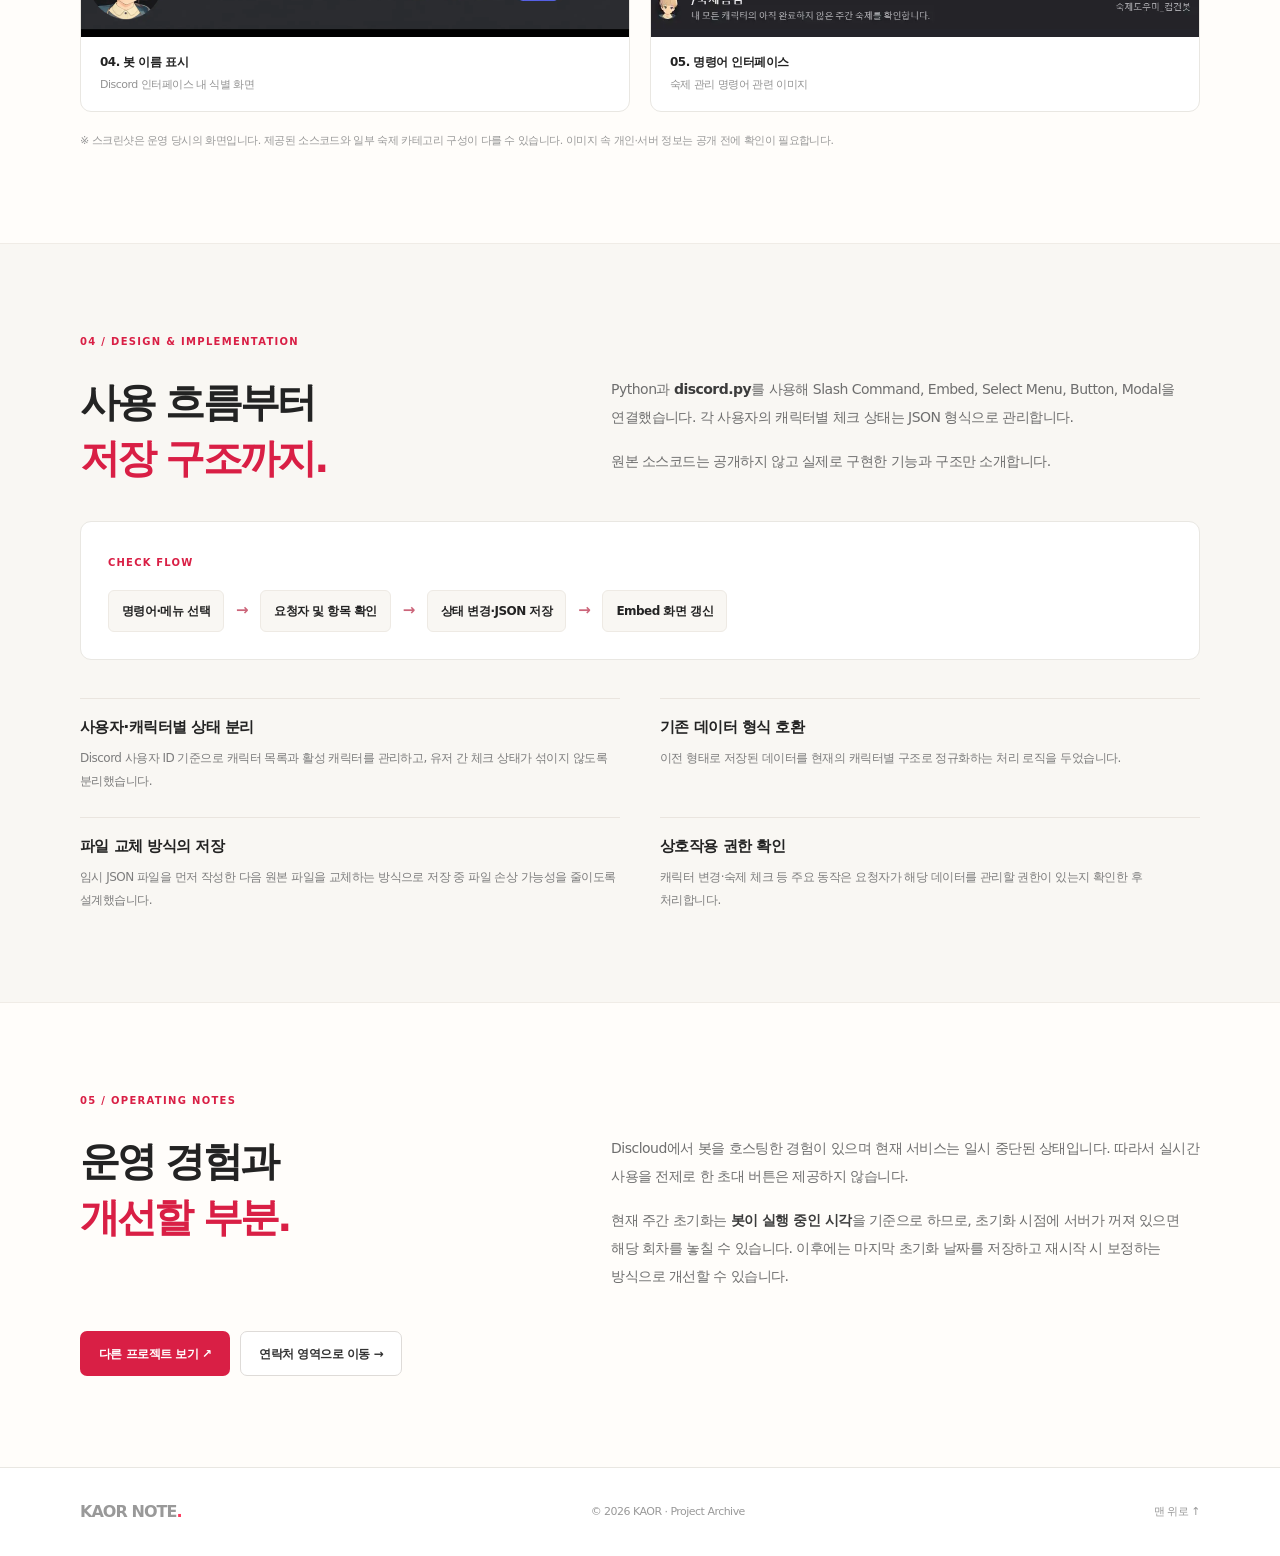
==== commit 6098d854: "Fix Discord bot detail screenshots asset paths" ====
--- a/projects/discord-bot/index.html
+++ b/projects/discord-bot/index.html
@@ -30,7 +30,7 @@
         <div class="project-actions"><a class="btn btn-primary" href="#features">주요 기능 살펴보기 <span aria-hidden="true">↓</span></a><a class="btn btn-outline" href="#gallery">실제 화면 보기 <span aria-hidden="true">↗</span></a></div>
       </div>
       <figure class="hero-shot">
-        <img src="../../assets/projects/discord-bot/Comganbot_profile2.webp" alt="Discord에서 표시되는 숙제도우미_컴건봇 프로필 화면" loading="eager">
+        <img src="../../assets/tools&amp;etc/discord-bot/Comganbot_profile2.webp" alt="Discord에서 표시되는 숙제도우미_컴건봇 프로필 화면" loading="eager">
         <figcaption>DISCORD APP PROFILE · 운영 당시 화면</figcaption>
       </figure>
     </section>
@@ -73,11 +73,11 @@
       <div class="section-marker"><span>03 / SCREENSHOTS</span></div>
       <div class="section-title-row"><div><h2 id="gallery-title">실제 사용 화면</h2><p>화면을 선택하면 원본 크기로 확인할 수 있습니다.</p></div><span class="small-counter">05 IMAGES</span></div>
       <div class="gallery-grid">
-        <figure class="screen-card screen-main"><a href="../../assets/projects/discord-bot/Comganbot_contents.webp" target="_blank" rel="noopener noreferrer" aria-label="숙제 현황 전체 화면 확대"><div class="screen-photo"><img src="../../assets/projects/discord-bot/Comganbot_contents.webp" loading="lazy" alt="Discord 명령어 실행 후 나타나는 숙제 현황, 완료 표시, 캐릭터 선택과 관리 버튼"></div></a><figcaption><strong>01. 숙제 현황 및 상호작용</strong><span>완료 표시와 관리 메뉴가 포함된 실제 이용 화면</span></figcaption></figure>
-        <figure class="screen-card"><a href="../../assets/projects/discord-bot/Comganbot_profile1.webp" target="_blank" rel="noopener noreferrer" aria-label="Discord 데스크톱 프로필 확대"><div class="screen-photo"><img src="../../assets/projects/discord-bot/Comganbot_profile1.webp" loading="lazy" alt="데스크톱에서 확인한 Discord 봇 프로필"></div></a><figcaption><strong>02. 봇 프로필 — 데스크톱</strong><span>봇 소개와 등록 정보</span></figcaption></figure>
-        <figure class="screen-card"><a href="../../assets/projects/discord-bot/Comganbot_profile2.webp" target="_blank" rel="noopener noreferrer" aria-label="Discord 모바일 프로필 확대"><div class="screen-photo"><img src="../../assets/projects/discord-bot/Comganbot_profile2.webp" loading="lazy" alt="모바일 크기의 Discord 봇 프로필"></div></a><figcaption><strong>03. 봇 프로필 — 모바일</strong><span>작은 화면에서의 표시 형태</span></figcaption></figure>
-        <figure class="screen-card"><a href="../../assets/projects/discord-bot/Comganbot_profile3.webp" target="_blank" rel="noopener noreferrer" aria-label="Discord 봇 이름 표시 확대"><div class="screen-photo screen-photo-short"><img src="../../assets/projects/discord-bot/Comganbot_profile3.webp" loading="lazy" alt="채팅 메시지에 표시되는 봇 아이콘과 이름"></div></a><figcaption><strong>04. 봇 이름 표시</strong><span>Discord 인터페이스 내 식별 화면</span></figcaption></figure>
-        <figure class="screen-card"><a href="../../assets/projects/discord-bot/Comganbot_commands.webp" target="_blank" rel="noopener noreferrer" aria-label="명령어 화면 확대"><div class="screen-photo screen-photo-short"><img src="../../assets/projects/discord-bot/Comganbot_commands.webp" loading="lazy" alt="Discord 숙제 관련 명령어 표시 화면"></div></a><figcaption><strong>05. 명령어 인터페이스</strong><span>숙제 관리 명령어 관련 이미지</span></figcaption></figure>
+        <figure class="screen-card screen-main"><a href="../../assets/tools&amp;etc/discord-bot/Comganbot_contents.webp" target="_blank" rel="noopener noreferrer" aria-label="숙제 현황 전체 화면 확대"><div class="screen-photo"><img src="../../assets/tools&amp;etc/discord-bot/Comganbot_contents.webp" loading="lazy" alt="Discord 명령어 실행 후 나타나는 숙제 현황, 완료 표시, 캐릭터 선택과 관리 버튼"></div></a><figcaption><strong>01. 숙제 현황 및 상호작용</strong><span>완료 표시와 관리 메뉴가 포함된 실제 이용 화면</span></figcaption></figure>
+        <figure class="screen-card"><a href="../../assets/tools&amp;etc/discord-bot/Comganbot_profile1.webp" target="_blank" rel="noopener noreferrer" aria-label="Discord 데스크톱 프로필 확대"><div class="screen-photo"><img src="../../assets/tools&amp;etc/discord-bot/Comganbot_profile1.webp" loading="lazy" alt="데스크톱에서 확인한 Discord 봇 프로필"></div></a><figcaption><strong>02. 봇 프로필 — 데스크톱</strong><span>봇 소개와 등록 정보</span></figcaption></figure>
+        <figure class="screen-card"><a href="../../assets/tools&amp;etc/discord-bot/Comganbot_profile2.webp" target="_blank" rel="noopener noreferrer" aria-label="Discord 모바일 프로필 확대"><div class="screen-photo"><img src="../../assets/tools&amp;etc/discord-bot/Comganbot_profile2.webp" loading="lazy" alt="모바일 크기의 Discord 봇 프로필"></div></a><figcaption><strong>03. 봇 프로필 — 모바일</strong><span>작은 화면에서의 표시 형태</span></figcaption></figure>
+        <figure class="screen-card"><a href="../../assets/tools&amp;etc/discord-bot/Comganbot_profile3.webp" target="_blank" rel="noopener noreferrer" aria-label="Discord 봇 이름 표시 확대"><div class="screen-photo screen-photo-short"><img src="../../assets/tools&amp;etc/discord-bot/Comganbot_profile3.webp" loading="lazy" alt="채팅 메시지에 표시되는 봇 아이콘과 이름"></div></a><figcaption><strong>04. 봇 이름 표시</strong><span>Discord 인터페이스 내 식별 화면</span></figcaption></figure>
+        <figure class="screen-card"><a href="../../assets/tools&amp;etc/discord-bot/Comganbot_commands.webp" target="_blank" rel="noopener noreferrer" aria-label="명령어 화면 확대"><div class="screen-photo screen-photo-short"><img src="../../assets/tools&amp;etc/discord-bot/Comganbot_commands.webp" loading="lazy" alt="Discord 숙제 관련 명령어 표시 화면"></div></a><figcaption><strong>05. 명령어 인터페이스</strong><span>숙제 관리 명령어 관련 이미지</span></figcaption></figure>
       </div>
       <p class="image-note">※ 스크린샷은 운영 당시의 화면입니다. 제공된 소스코드와 일부 숙제 카테고리 구성이 다를 수 있습니다. 이미지 속 개인·서버 정보는 공개 전에 확인이 필요합니다.</p>
     </section>
--- a/styles.css
+++ b/styles.css
@@ -88,7 +88,7 @@
 .section-spark{color:var(--accent);font-size:20px;vertical-align:top;margin-left:5px}
 .section-intro{color:#838383;font-size:13px;line-height:1.8;margin:7px 0 0}
 .section-counter{color:#aaa;letter-spacing:.09em;font-size:10px;font-weight:800;white-space:nowrap}
-.featured-grid{display:grid;grid-template-columns:repeat(3,minmax(0,1fr));gap:19px}
+.featured-grid{display:grid;grid-template-columns:repeat(2,minmax(0,1fr));gap:19px}
 .featured-card{min-width:0;background:var(--paper);border:1px solid var(--line);border-radius:10px;overflow:hidden;transition:transform .2s,border-color .2s,box-shadow .2s}
 .featured-card:hover{transform:translateY(-4px);border-color:#e2d8d7;box-shadow:0 13px 28px #2c232010}
 .featured-visual{height:200px;position:relative;display:flex;align-items:center;justify-content:center;overflow:hidden}
@@ -173,15 +173,16 @@
 .footer-brand{font-weight:850;font-size:16px;letter-spacing:-.06em}.footer-brand span{color:var(--accent)}
 .footer-inner>span{font-size:10px;letter-spacing:.025em;color:#aaa}
 .footer-inner>a:last-child{font-size:11px;color:#888;font-weight:750}.footer-inner>a:last-child:hover{color:var(--accent-deep)}
-.detail-dialog{position:fixed;inset:0;max-width:min(810px,calc(100vw - 30px));max-height:calc(100vh - 36px);padding:0;border:1px solid #eee4e0;border-radius:13px;background:#fff;box-shadow:0 20px 70px #28201c38;color:#242424;overflow:auto}
+.detail-dialog{position:fixed;inset:0;width:min(900px,calc(100vw - 32px));height:min(660px,calc(100dvh - 32px));max-width:none;max-height:none;padding:0;border:1px solid #eee4e0;border-radius:13px;background:#fff;box-shadow:0 20px 70px #28201c38;color:#242424;overflow:hidden}
 .detail-dialog::backdrop{background:#1917159e;backdrop-filter:blur(3px)}
-.dialog-layout{display:grid;grid-template-columns:35% 65%}
-.dialog-banner{position:relative;min-height:470px;display:grid;place-items:center;overflow:hidden}
+.dialog-layout{display:grid;grid-template-columns:44% minmax(0,1fr);height:100%;min-height:0}
+.dialog-banner{position:relative;min-height:0;height:100%;display:grid;place-items:center;overflow:hidden;border-right:1px solid #eee4e0}
 .dialog-banner:before{content:"";position:absolute;border:1px solid #fff9;width:220px;height:310px;border-radius:110px 110px 0 0;box-shadow:0 0 0 26px #ffffff2e}
-.dialog-image{position:absolute;inset:0;height:100%;width:100%;object-fit:cover;z-index:1}
+.dialog-image-backdrop{position:absolute;inset:0;height:100%;width:100%;object-fit:cover;filter:blur(20px);transform:scale(1.1);opacity:.42;z-index:0}
+.dialog-image{position:absolute;inset:0;height:100%;width:100%;object-fit:contain;object-position:center;z-index:1}
 .dialog-banner-label{position:absolute;top:19px;left:18px;z-index:2;font-size:9px;font-weight:850;letter-spacing:.06em;color:#575458;background:#ffffffbd;border-radius:4px;padding:5px 7px}
 .dialog-emblem{font-family:Georgia,serif;font-size:110px;color:#514a507c;font-weight:700;position:relative;z-index:1}
-.dialog-body{padding:46px 30px 27px;position:relative}
+.dialog-body{padding:46px 30px 27px;position:relative;min-width:0;min-height:0;overflow-y:auto;overscroll-behavior:contain;scrollbar-gutter:stable}
 .dialog-close{position:absolute;top:12px;right:15px;border:1px solid #f1e9e4;background:#fff;color:#777;border-radius:50%;width:32px;height:32px;font-size:22px;line-height:1}
 .dialog-close:hover{background:#fff2f4}
 .dialog-body h2{font-size:29px;letter-spacing:-.07em;line-height:1.3;margin:0 0 10px}
@@ -197,6 +198,17 @@
 .dialog-footnote{color:#999;font-size:10px;margin:12px 0 0}
 @media(max-width:1080px){.hero{gap:30px;grid-template-columns:1fr .81fr}.hero-meta{margin-top:27px}.featured-grid{gap:12px}.chatbot-grid{gap:13px}.hero h1{font-size:47px}}
 @media(max-width:810px){.desktop-nav{gap:14px}.header-inner{gap:15px}.hero{grid-template-columns:1fr .83fr;gap:25px;padding-top:60px;padding-bottom:60px}.hero h1{font-size:38px}.hero-lede{font-size:12px}.hero-meta{gap:6px 12px}.hero-feature{min-height:325px}.hero-feature-visual{height:190px;padding:18px 8px 8px}.sample-window{max-width:300px}.featured-grid{grid-template-columns:repeat(2,minmax(0,1fr))}.featured-card:last-child{grid-column:auto}.chatbot-grid{grid-template-columns:repeat(2,minmax(0,1fr))}.design-grid{gap:10px}.design-card{padding:17px}.about-inner{gap:25px}}
-@media(max-width:650px){html{scroll-padding-top:70px}.page-width,.header-inner{width:calc(100% - 36px)}.site-header .header-inner{height:67px}.desktop-nav,.header-contact{display:none}.menu-button{display:flex}.mobile-nav{top:67px}.brand-mark{width:36px;height:36px;font-size:19px}.brand-type strong{font-size:14px}.brand-type small{font-size:8px}.hero{display:flex;flex-direction:column;align-items:stretch;gap:26px;padding-top:52px;padding-bottom:43px}.hero h1{font-size:clamp(35px,9vw,49px)}.hero-lede{font-size:13px}.desktop-only{display:none}.hero-buttons{gap:13px;margin-top:26px}.hero-meta{margin-top:22px}.hero-feature{width:100%;max-width:480px;align-self:center;min-height:330px}.hero-feature-visual{height:185px}.hero-feature-copy{padding-top:11px}.page-divider{font-size:9px}.page-divider span:last-child{display:none}.section{padding-top:65px;padding-bottom:68px}.section-heading{align-items:flex-start;flex-direction:column;gap:8px;margin-bottom:22px}.section h2{font-size:27px}.section-counter{font-size:9px}.section-intro{font-size:12px}.featured-grid{grid-template-columns:1fr;gap:13px}.featured-visual{height:200px}.featured-content{padding:17px}.featured-description{min-height:0}.featured-foot{margin-top:15px}.archive-toolbar{flex-direction:column;align-items:stretch;gap:11px}.filter{font-size:11px;padding:8px 10px;flex:1}.filter-group{gap:5px}.search-wrap{width:100%}.chatbot-grid{grid-template-columns:repeat(2,minmax(0,1fr));gap:11px}.chatbot-art{height:180px}.chatbot-content{padding:12px 12px 11px}.chatbot-content h3{font-size:15px}.chatbot-content>p{font-size:10px;min-height:30px}.bot-type,.bot-stat{font-size:9px}.bot-bottom{font-size:10px}.design-grid{grid-template-columns:1fr;gap:11px}.design-card{padding:20px 21px;min-height:202px}.about-section{padding:56px 0}.about-inner{grid-template-columns:1fr;gap:19px}.about-heading h2{font-size:30px}.about-content>p{font-size:12px}.contact-section{padding-top:58px;padding-bottom:55px}.contact-section h2{font-size:25px}.contact-symbol{font-size:45px}.footer-inner{padding-top:20px;padding-bottom:20px;flex-wrap:wrap;min-height:90px}.footer-inner>span{order:3;width:100%}.dialog-layout{grid-template-columns:1fr}.dialog-banner{min-height:178px;max-height:210px}.dialog-banner:before{height:155px;width:155px}.dialog-emblem{font-size:86px}.dialog-body{padding:28px 19px 20px}.dialog-body h2{font-size:26px}}
+@media(max-width:650px){html{scroll-padding-top:70px}.page-width,.header-inner{width:calc(100% - 36px)}.site-header .header-inner{height:67px}.desktop-nav,.header-contact{display:none}.menu-button{display:flex}.mobile-nav{top:67px}.brand-mark{width:36px;height:36px;font-size:19px}.brand-type strong{font-size:14px}.brand-type small{font-size:8px}.hero{display:flex;flex-direction:column;align-items:stretch;gap:26px;padding-top:52px;padding-bottom:43px}.hero h1{font-size:clamp(35px,9vw,49px)}.hero-lede{font-size:13px}.desktop-only{display:none}.hero-buttons{gap:13px;margin-top:26px}.hero-meta{margin-top:22px}.hero-feature{width:100%;max-width:480px;align-self:center;min-height:330px}.hero-feature-visual{height:185px}.hero-feature-copy{padding-top:11px}.page-divider{font-size:9px}.page-divider span:last-child{display:none}.section{padding-top:65px;padding-bottom:68px}.section-heading{align-items:flex-start;flex-direction:column;gap:8px;margin-bottom:22px}.section h2{font-size:27px}.section-counter{font-size:9px}.section-intro{font-size:12px}.featured-grid{grid-template-columns:1fr;gap:13px}.featured-visual{height:200px}.featured-content{padding:17px}.featured-description{min-height:0}.featured-foot{margin-top:15px}.archive-toolbar{flex-direction:column;align-items:stretch;gap:11px}.filter{font-size:11px;padding:8px 10px;flex:1}.filter-group{gap:5px}.search-wrap{width:100%}.chatbot-grid{grid-template-columns:repeat(2,minmax(0,1fr));gap:11px}.chatbot-art{height:180px}.chatbot-content{padding:12px 12px 11px}.chatbot-content h3{font-size:15px}.chatbot-content>p{font-size:10px;min-height:30px}.bot-type,.bot-stat{font-size:9px}.bot-bottom{font-size:10px}.design-grid{grid-template-columns:1fr;gap:11px}.design-card{padding:20px 21px;min-height:202px}.about-section{padding:56px 0}.about-inner{grid-template-columns:1fr;gap:19px}.about-heading h2{font-size:30px}.about-content>p{font-size:12px}.contact-section{padding-top:58px;padding-bottom:55px}.contact-section h2{font-size:25px}.contact-symbol{font-size:45px}.footer-inner{padding-top:20px;padding-bottom:20px;flex-wrap:wrap;min-height:90px}.footer-inner>span{order:3;width:100%}.dialog-layout{grid-template-columns:1fr;grid-template-rows:210px minmax(0,1fr)}.dialog-banner{min-height:0;max-height:none;border-right:0;border-bottom:1px solid #eee4e0}.dialog-banner:before{height:155px;width:155px}.dialog-emblem{font-size:86px}.dialog-body{padding:28px 19px 20px}.dialog-body h2{font-size:26px}}
 @media(max-width:390px){.chatbot-grid{grid-template-columns:1fr}.chatbot-art{height:205px}.chatbot-content>p{min-height:0}.brand-type small{max-width:145px}.hero-meta span{font-size:10px}}
 @media(prefers-reduced-motion:reduce){html{scroll-behavior:auto}*,*::before,*::after{animation-duration:.01ms!important;transition-duration:.01ms!important}}
+
+/* Project card screenshot support */
+.featured-visual .featured-photo{position:absolute;inset:0;width:100%;height:100%;object-fit:cover;object-position:center 22%;z-index:1;display:block}
+.featured-visual:has(.featured-photo) .visual-kicker{z-index:3;color:#fff;background:#1f1f2599;padding:5px 9px;border-radius:4px}
+.featured-visual:has(.featured-photo) .featured-no{z-index:3;color:#fff;background:#1f1f2599;padding:3px 8px;border-radius:4px}
+
+/* Tools & etc */
+.featured-image{background:linear-gradient(140deg,#fae9e1,#e5c9c0)}
+.featured-image .featured-emblem{color:#ab70669e}
+.tools-grid .featured-visual{height:210px}
+@media(max-width:650px){.tools-grid .featured-visual{height:200px}}
--- a/projects/discord-bot/bot.css
+++ b/projects/discord-bot/bot.css
@@ -0,0 +1,24 @@
+/* Discord bot project detail — KAOR NOTE light theme */
+.project-nav{display:flex;gap:25px;margin-left:auto}.project-nav a{font-size:12px;font-weight:750;color:#666}.project-nav a:hover,.back-link:hover{color:var(--accent-deep)}
+.back-link{font-size:12px;font-weight:800;white-space:nowrap;border:1px solid var(--line);padding:8px 13px;border-radius:20px}
+.project-hero{display:grid;grid-template-columns:minmax(0,1fr) minmax(0,.89fr);gap:65px;align-items:center;padding-top:78px;padding-bottom:78px}
+.project-hero .eyebrow{margin-bottom:21px}.status-line{display:flex;gap:16px;align-items:center;margin-bottom:19px}.status-pill{font-size:10px;font-weight:800;color:#856c32;background:#faf2e3;padding:5px 10px;border:1px solid #f0e4cd;border-radius:30px}.status-dot{display:inline-block;height:6px;width:6px;border-radius:50%;background:#c79639;margin-right:5px}.project-year{font-size:11px;color:#999;font-weight:600}
+.project-hero h1{font-size:clamp(43px,5.2vw,72px);letter-spacing:-.09em;line-height:1.19;margin:0 0 21px}.project-hero h1 span{color:var(--accent-deep)}
+.project-lead{font-size:20px;line-height:1.6;font-weight:750;margin:0 0 20px;letter-spacing:-.055em;word-break:keep-all}
+.project-summary{font-size:13px;color:#757575;line-height:2;max-width:480px;margin:0;word-break:keep-all}
+.project-actions{display:flex;flex-wrap:wrap;gap:10px;margin-top:31px}
+.hero-shot{margin:0;min-width:0}.hero-shot img{display:block;width:100%;max-height:570px;object-fit:contain;background:#242429;border-radius:15px;box-shadow:0 19px 48px #332c301c}.hero-shot figcaption{margin-top:11px;text-align:right;color:#aaa;font-size:9px;font-weight:750;letter-spacing:.08em}
+.meta-strip{border-top:1px solid var(--line);border-bottom:1px solid var(--line);display:grid;grid-template-columns:repeat(5,1fr);padding:24px 0}
+.meta-strip>div{display:flex;flex-direction:column;gap:2px;padding-left:22px;border-left:1px solid var(--line)}.meta-strip>div:first-child{border:0;padding-left:0}.meta-strip span{font-size:10px;color:#999}.meta-strip strong{font-size:13px;font-weight:800;letter-spacing:-.025em}
+.detail-section{padding-top:89px;padding-bottom:91px}.section-marker{color:var(--accent-deep);font-size:10px;font-weight:850;letter-spacing:.13em;margin-bottom:25px}
+.split-intro{display:grid;grid-template-columns:.8fr 1fr;gap:60px;align-items:start}.detail-section h2{font-size:clamp(29px,3.1vw,43px);line-height:1.4;letter-spacing:-.07em;margin:0;font-style:normal}.detail-section h2 em{color:var(--accent-deep);font-style:normal}.body-copy{max-width:610px}.body-copy p{font-size:14px;line-height:2;color:#6e6e6e;word-break:keep-all;margin:0 0 16px}.body-copy strong{color:#3c3c3c}
+.muted-section{background:var(--tint);border-top:1px solid #f0ece6;border-bottom:1px solid #f0ece6}
+.section-title-row{display:flex;justify-content:space-between;gap:25px;align-items:end;margin-bottom:27px}.section-title-row p{font-size:12px;color:#888;margin:7px 0 0}.small-counter{font-size:10px;color:#aaa;font-weight:800;white-space:nowrap;letter-spacing:.08em}
+.feature-grid{display:grid;grid-template-columns:repeat(3,minmax(0,1fr));gap:16px}.feature-card{background:#fff;border:1px solid var(--line);border-radius:11px;padding:24px 23px 27px;min-height:225px}.feature-no{color:var(--accent-deep);font-size:11px;font-weight:850}.feature-card h3{font-size:18px;letter-spacing:-.055em;margin:15px 0 10px}.feature-card p{color:#777;font-size:12px;line-height:1.9;margin:0;word-break:keep-all}.feature-card code{background:#f9f5f1;padding:2px 5px;border-radius:3px;color:#ad3251}
+.gallery-grid{display:grid;grid-template-columns:repeat(2,minmax(0,1fr));gap:20px}.screen-card{margin:0;border:1px solid var(--line);background:#fff;border-radius:11px;overflow:hidden;min-width:0}.screen-main{grid-row:span 2}.screen-photo{background:#24242a;min-height:220px;height:260px;display:grid;place-items:center;overflow:hidden}.screen-main .screen-photo{height:638px}.screen-photo img{width:100%;height:100%;object-fit:contain;display:block;transition:transform .25s}.screen-photo:hover img{transform:scale(1.025)}.screen-photo-short{height:145px;min-height:145px}.screen-card figcaption{display:flex;flex-direction:column;gap:3px;padding:15px 19px 17px}.screen-card figcaption strong{font-size:12px}.screen-card figcaption span{font-size:11px;color:#929292}.image-note{font-size:11px;color:#999;line-height:1.9;margin:19px 0 0}
+.process-box{background:#fff;border:1px solid var(--line);border-radius:11px;padding:27px;margin-top:30px}.process-label{color:var(--accent-deep);font-size:10px;font-weight:850;letter-spacing:.12em}.process-steps{display:flex;align-items:center;gap:12px;flex-wrap:wrap;margin-top:15px}.process-steps span{font-weight:750;background:#f9f7f3;padding:10px 13px;border:1px solid #eeeae4;border-radius:6px;font-size:12px}.process-steps b{color:#cc657a}
+.detail-points{display:grid;grid-template-columns:repeat(2,1fr);gap:25px 40px;margin-top:38px}.detail-points article{border-top:1px solid #eae5df;padding-top:16px}.detail-points h3{font-size:15px;margin:0 0 6px}.detail-points p{font-size:12px;color:#7d7d7d;line-height:1.9;margin:0;word-break:keep-all}
+.end-actions{display:flex;gap:10px;margin-top:25px}.project-footer{display:flex;align-items:center;justify-content:space-between;gap:15px;padding:30px 0;color:#999;font-size:11px}
+@media(max-width:900px){.project-nav{display:none}.project-hero{gap:28px;grid-template-columns:1fr 1fr}.feature-grid{grid-template-columns:repeat(2,minmax(0,1fr))}.meta-strip{grid-template-columns:repeat(3,1fr);gap:20px}.meta-strip>div:nth-child(4){border:0;padding-left:0}}
+@media(max-width:700px){.page-width,.header-inner{width:calc(100% - 34px)}.header-inner{height:70px}.brand-type small{font-size:8px}.project-hero{grid-template-columns:1fr;gap:33px;padding-top:47px;padding-bottom:51px}.project-hero h1{font-size:46px}.project-lead{font-size:18px}.hero-shot img{max-height:490px}.meta-strip{grid-template-columns:repeat(2,1fr);gap:18px 10px}.meta-strip>div:nth-child(odd){border:0;padding-left:0}.meta-strip>div:nth-child(even){border-left:1px solid var(--line);padding-left:13px}.detail-section{padding-top:63px;padding-bottom:65px}.split-intro{grid-template-columns:1fr;gap:18px}.detail-section h2{font-size:31px}.feature-grid{grid-template-columns:1fr}.feature-card{min-height:0}.gallery-grid{grid-template-columns:1fr}.screen-main{grid-row:auto}.screen-main .screen-photo{height:490px}.screen-photo{height:310px}.screen-photo-short{height:110px;min-height:110px}.detail-points{grid-template-columns:1fr;gap:23px}.section-title-row{align-items:start}.small-counter{margin-top:11px}.process-steps{gap:7px}.process-steps b{font-size:12px}.project-footer{flex-wrap:wrap}.wide-break{display:none}}
+@media(max-width:370px){.brand-type small{display:none}.back-link{font-size:10px;padding:7px}.project-hero h1{font-size:40px}}
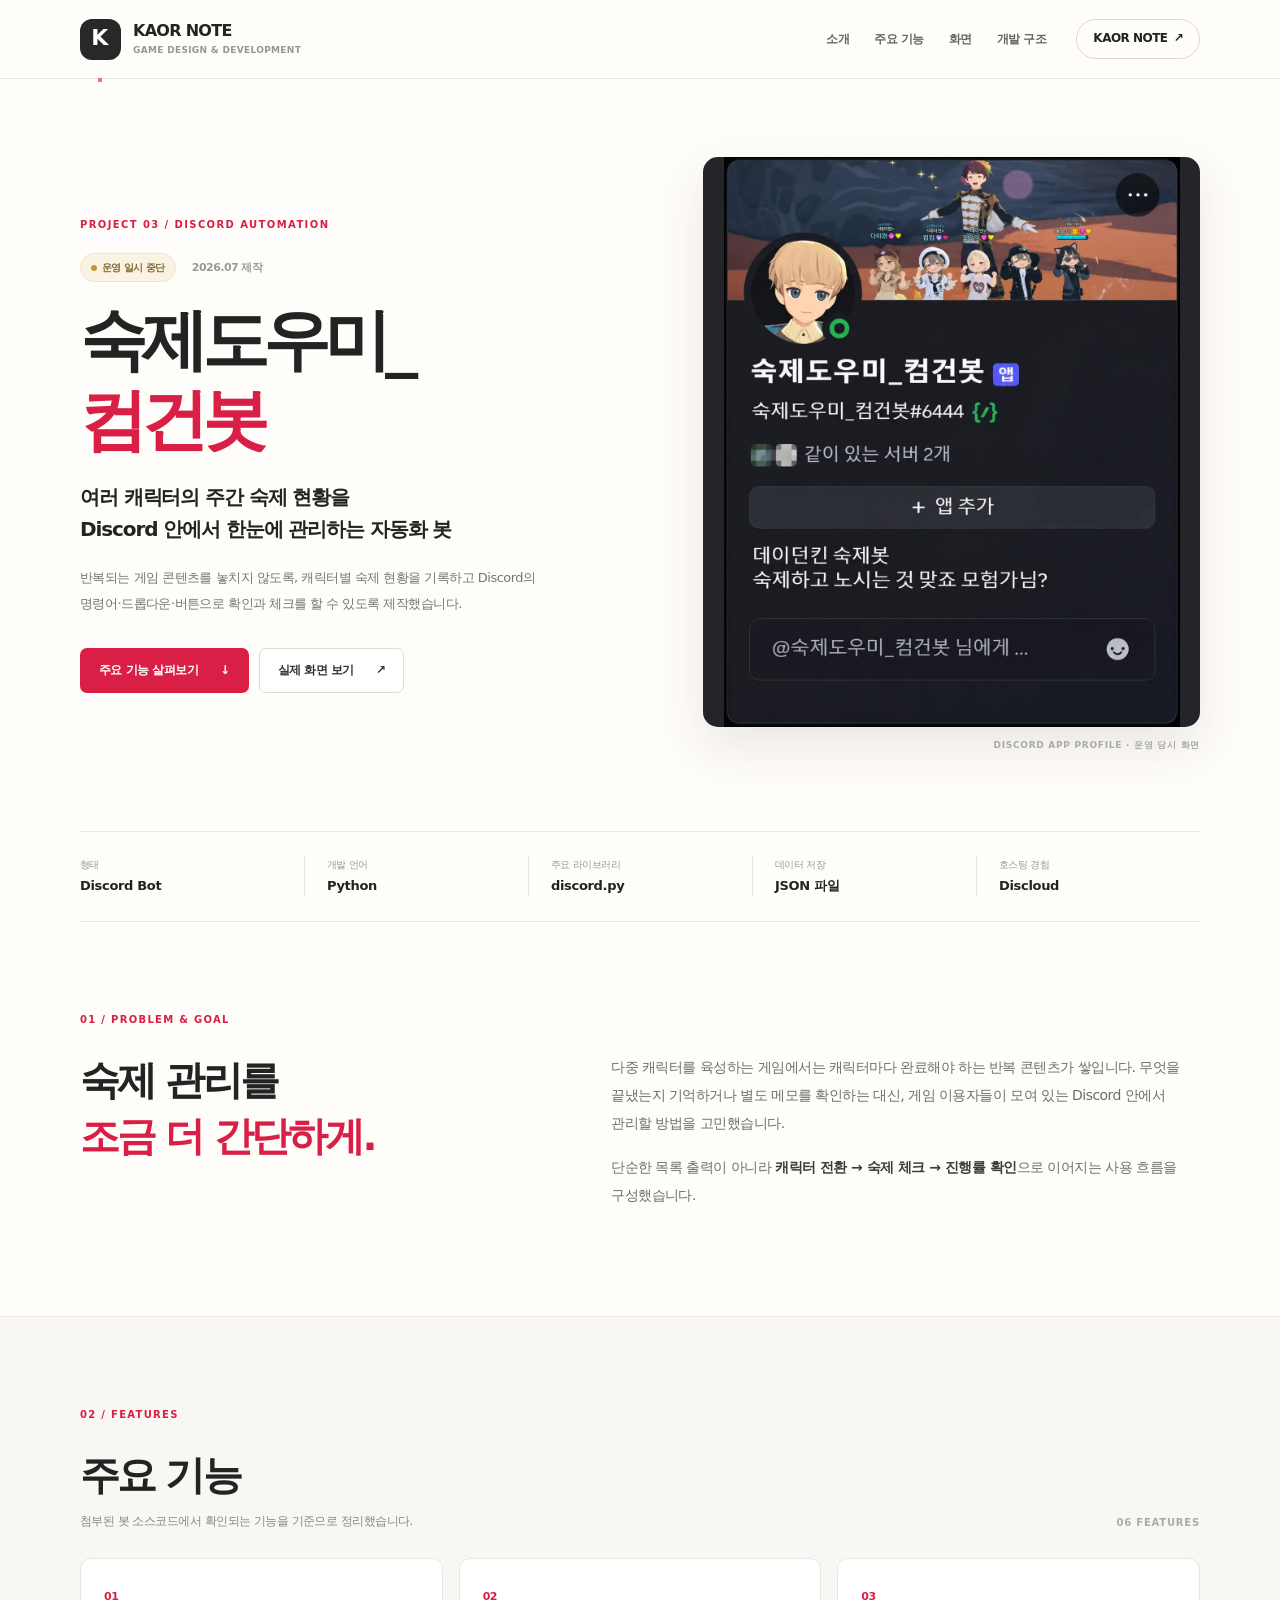
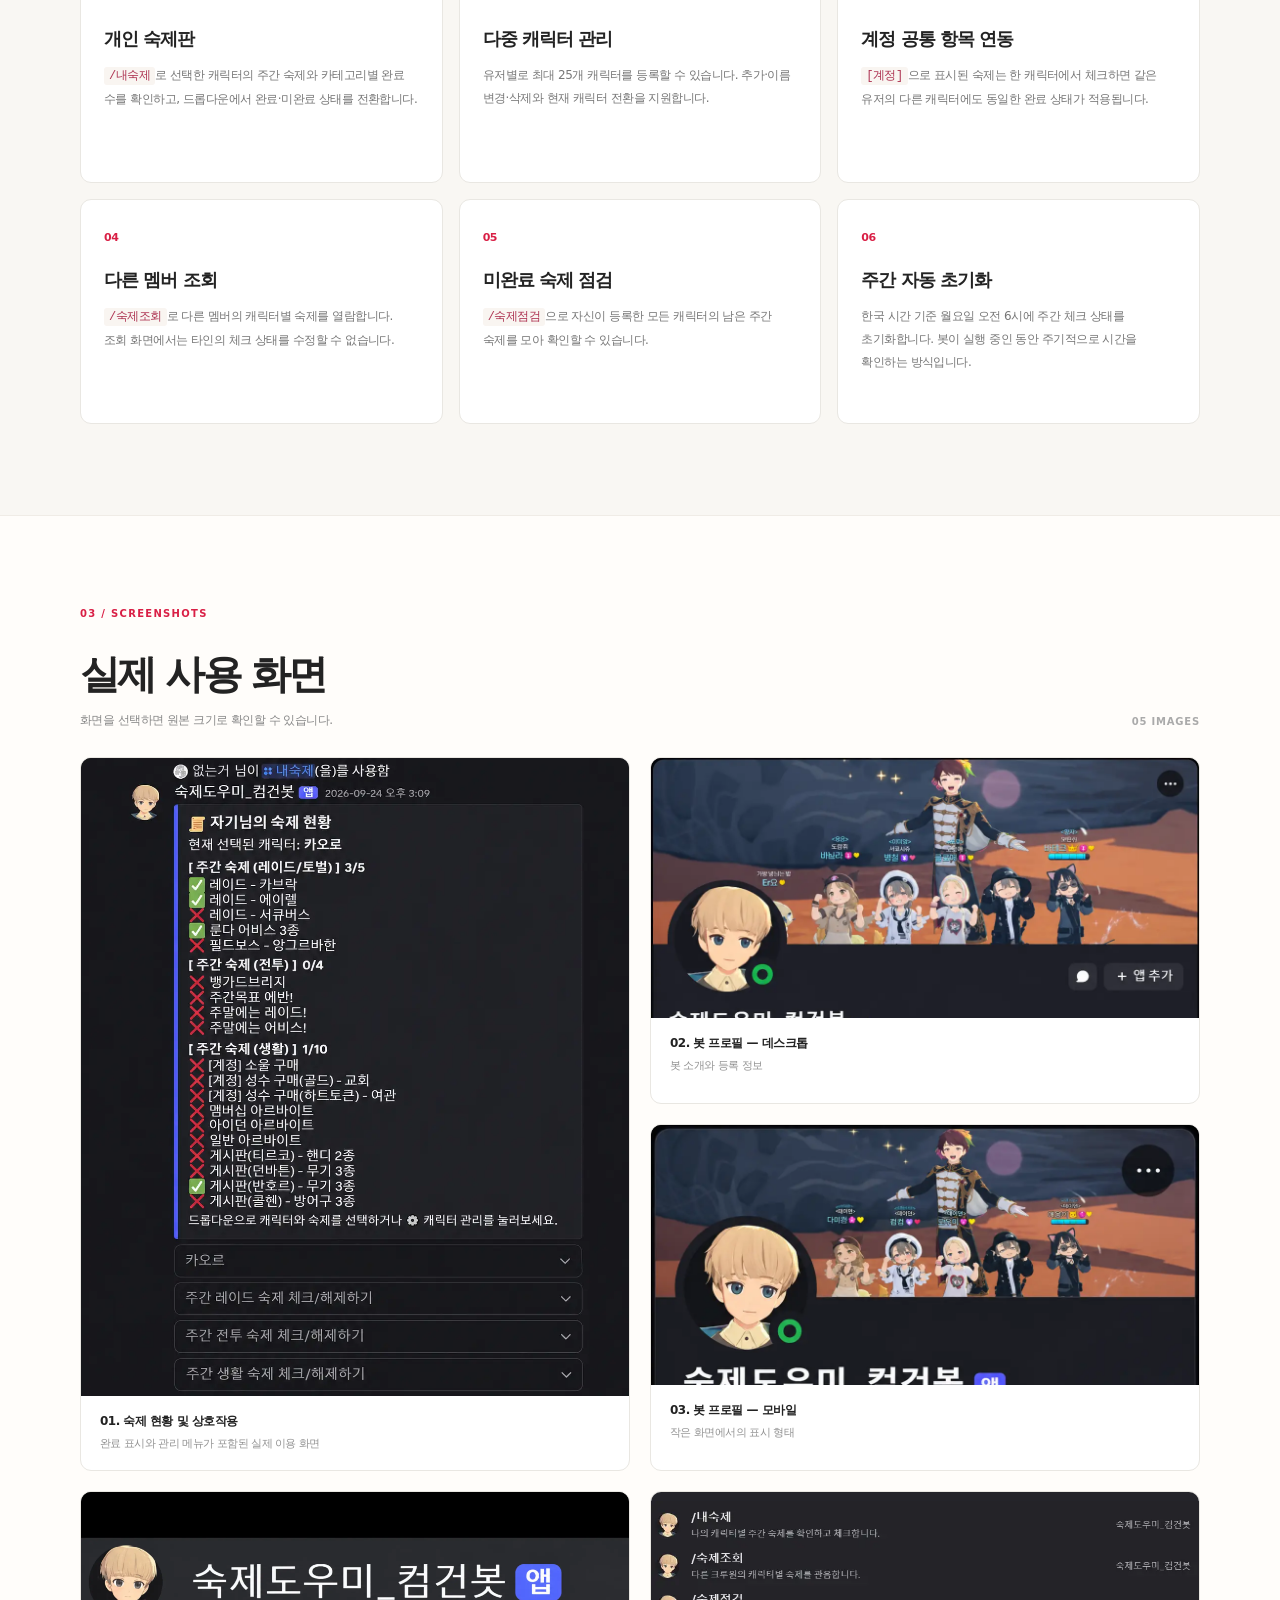
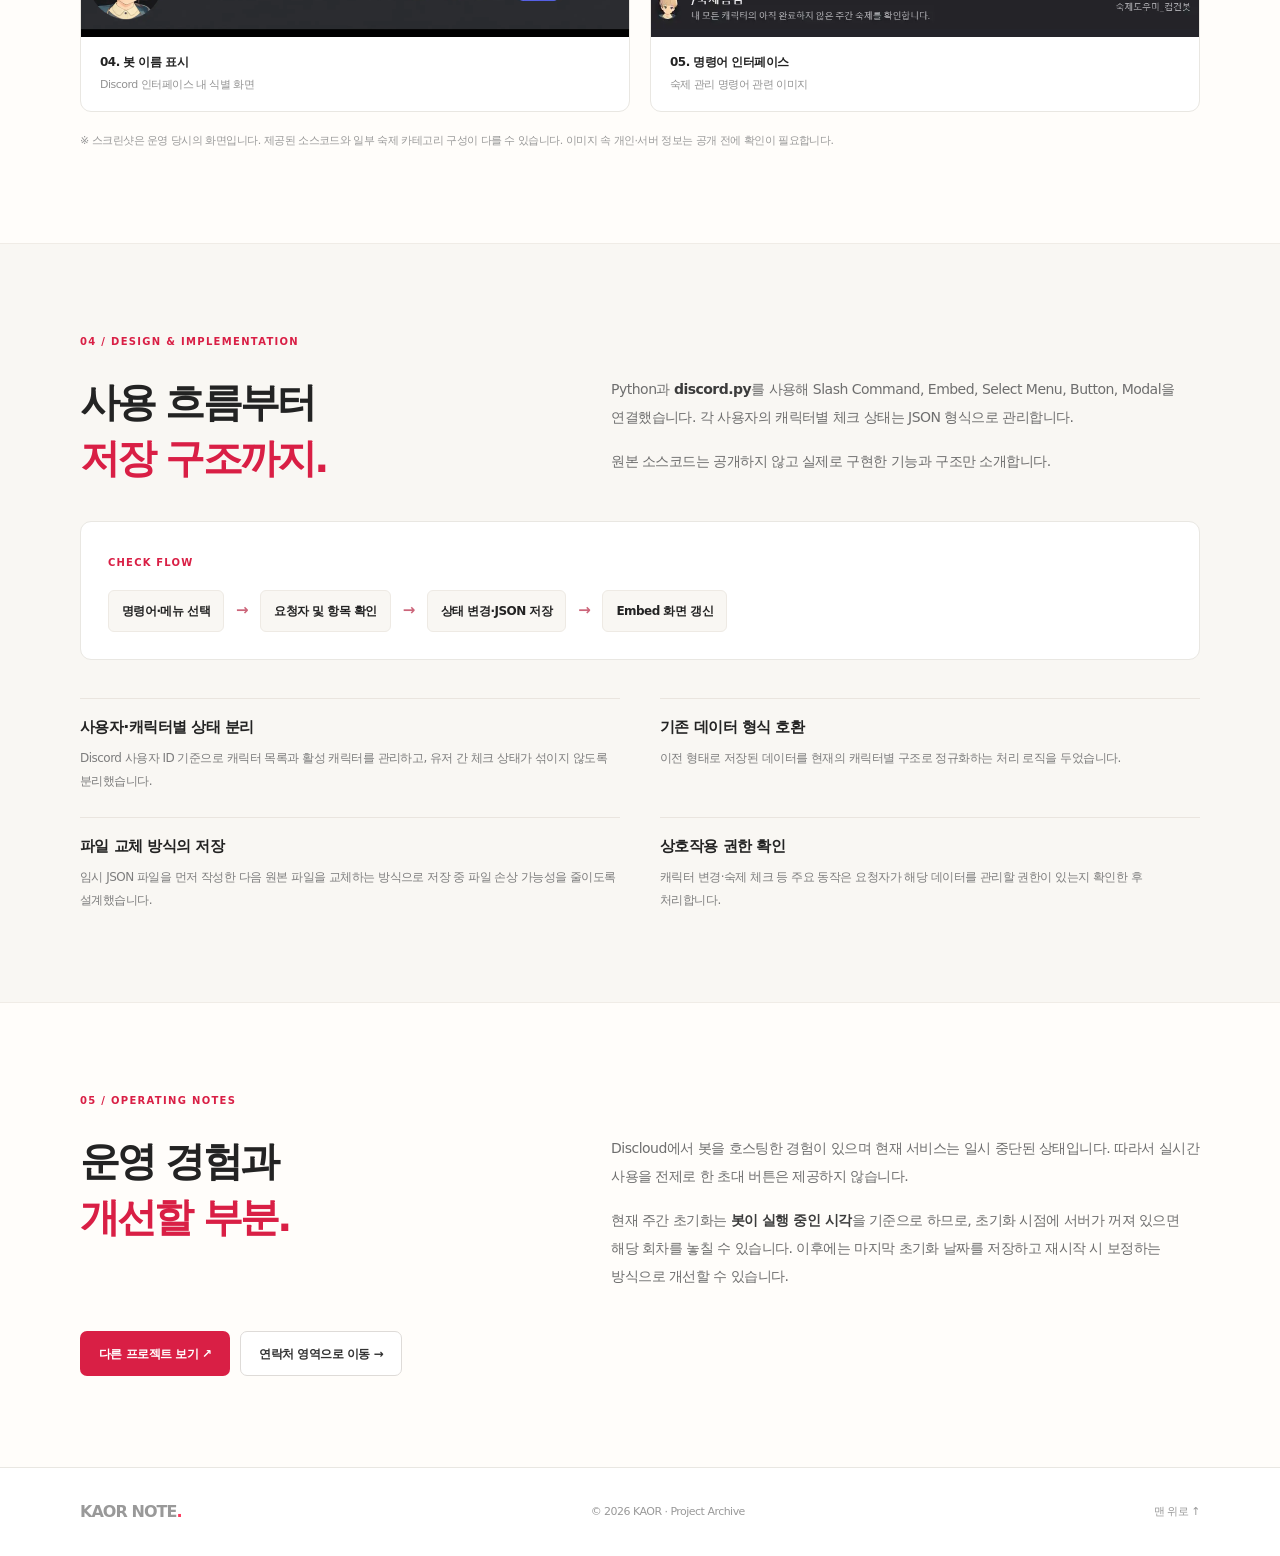
==== commit 7c9832a6: "Use shared KAOR NOTE home-link header style" ====
--- a/projects/discord-bot/index.html
+++ b/projects/discord-bot/index.html
@@ -8,6 +8,7 @@
   <title>숙제도우미_컴건봇 | KAOR NOTE</title>
   <link rel="stylesheet" href="../../styles.css">
   <link rel="stylesheet" href="./bot.css">
+  <link rel="stylesheet" href="../../assets/css/page-home-link.css">
 </head>
 <body>
   <a class="skip-link" href="#main">본문으로 바로가기</a>
@@ -15,7 +16,7 @@
     <div class="header-inner">
       <a class="brand" href="../../" aria-label="KAOR NOTE 홈"><span class="brand-mark">K<span class="brand-dot">.</span></span><span class="brand-type"><strong>KAOR NOTE</strong><small>GAME DESIGN & DEVELOPMENT</small></span></a>
       <nav class="project-nav" aria-label="프로젝트 메뉴"><a href="#overview">소개</a><a href="#features">주요 기능</a><a href="#gallery">화면</a><a href="#design">개발 구조</a></nav>
-      <a class="back-link" href="../../#projects">← 프로젝트 목록</a>
+      <a class="home-link" href="../../">KAOR NOTE <span aria-hidden="true">↗</span></a>
     </div>
   </header>
 
--- a/assets/css/page-home-link.css
+++ b/assets/css/page-home-link.css
@@ -0,0 +1,31 @@
+/* Shared subpage header control, based on KAOR IMAGE STUDIO's KAOR NOTE link.
+ * Use on all subpages; the main portfolio retains its own Contact control.
+ * Link href from two-level detail pages: ../../
+ */
+.home-link{
+  display:inline-flex;
+  align-items:center;
+  justify-content:center;
+  gap:6px;
+  flex:none;
+  white-space:nowrap;
+  text-decoration:none;
+  font-size:12px;
+  font-weight:650;
+  line-height:1.3;
+  border:1px solid #ddd5cf;
+  border-radius:100px;
+  padding:11px 16px;
+  color:inherit;
+  transition:background .2s ease,color .2s ease,border-color .2s ease;
+}
+.home-link:hover,
+.home-link:focus-visible{
+  background:#fff;
+  color:#332d2b;
+  border-color:#cbbfba;
+}
+.home-link span{font-weight:700}
+@media(max-width:430px){
+  .home-link{font-size:11px;padding:10px 13px}
+}
